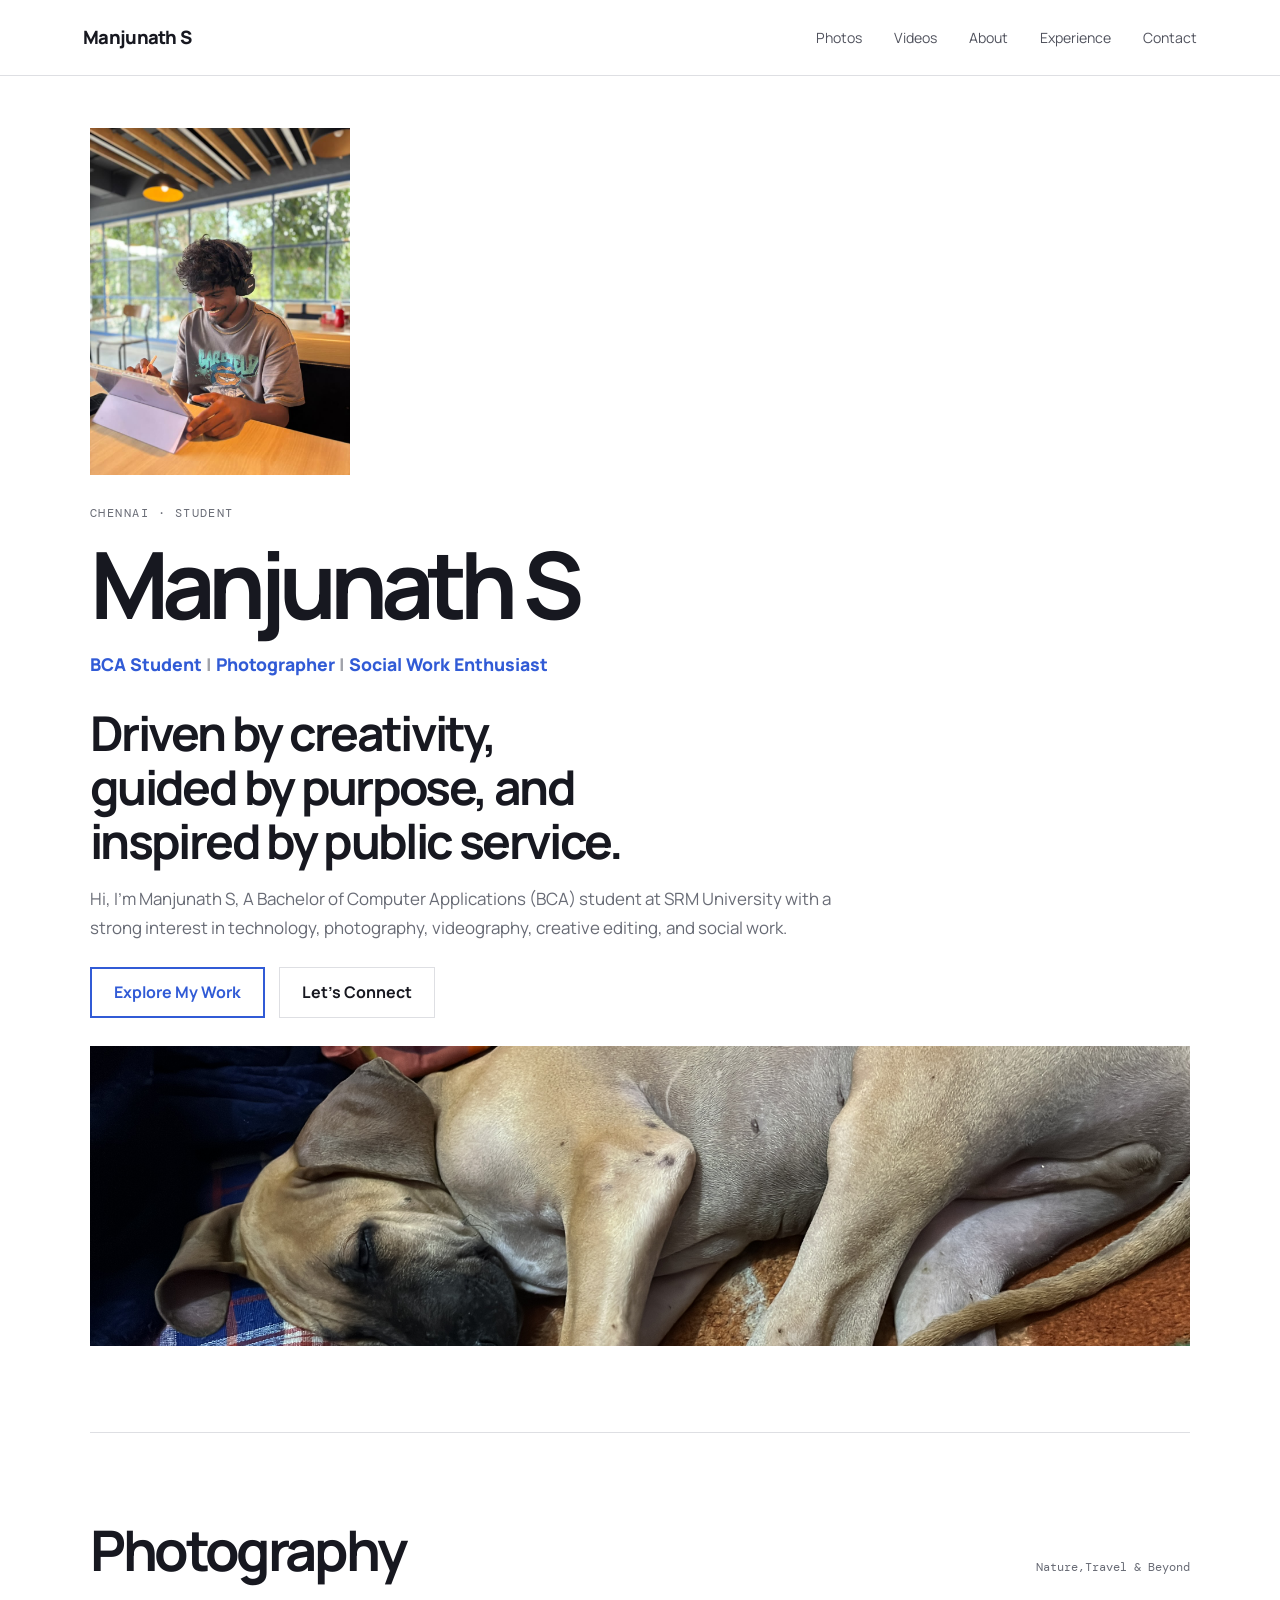
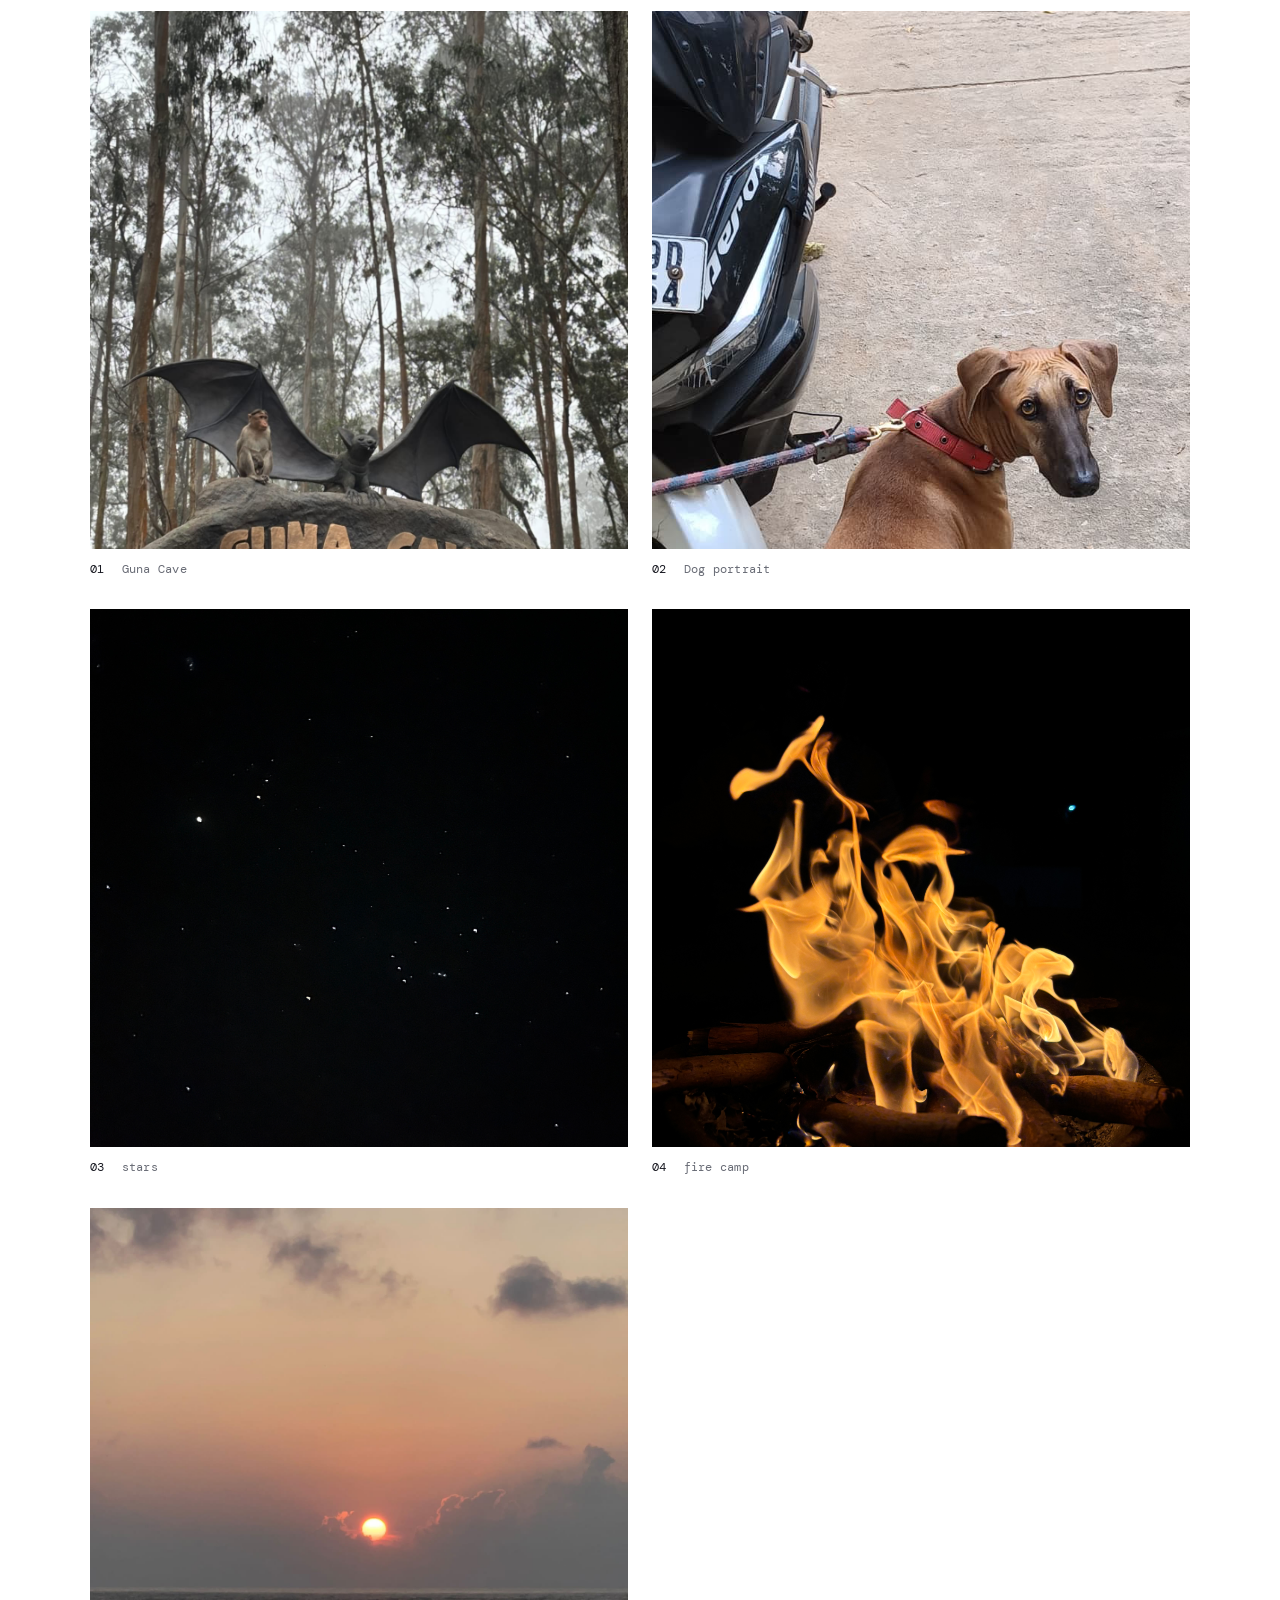
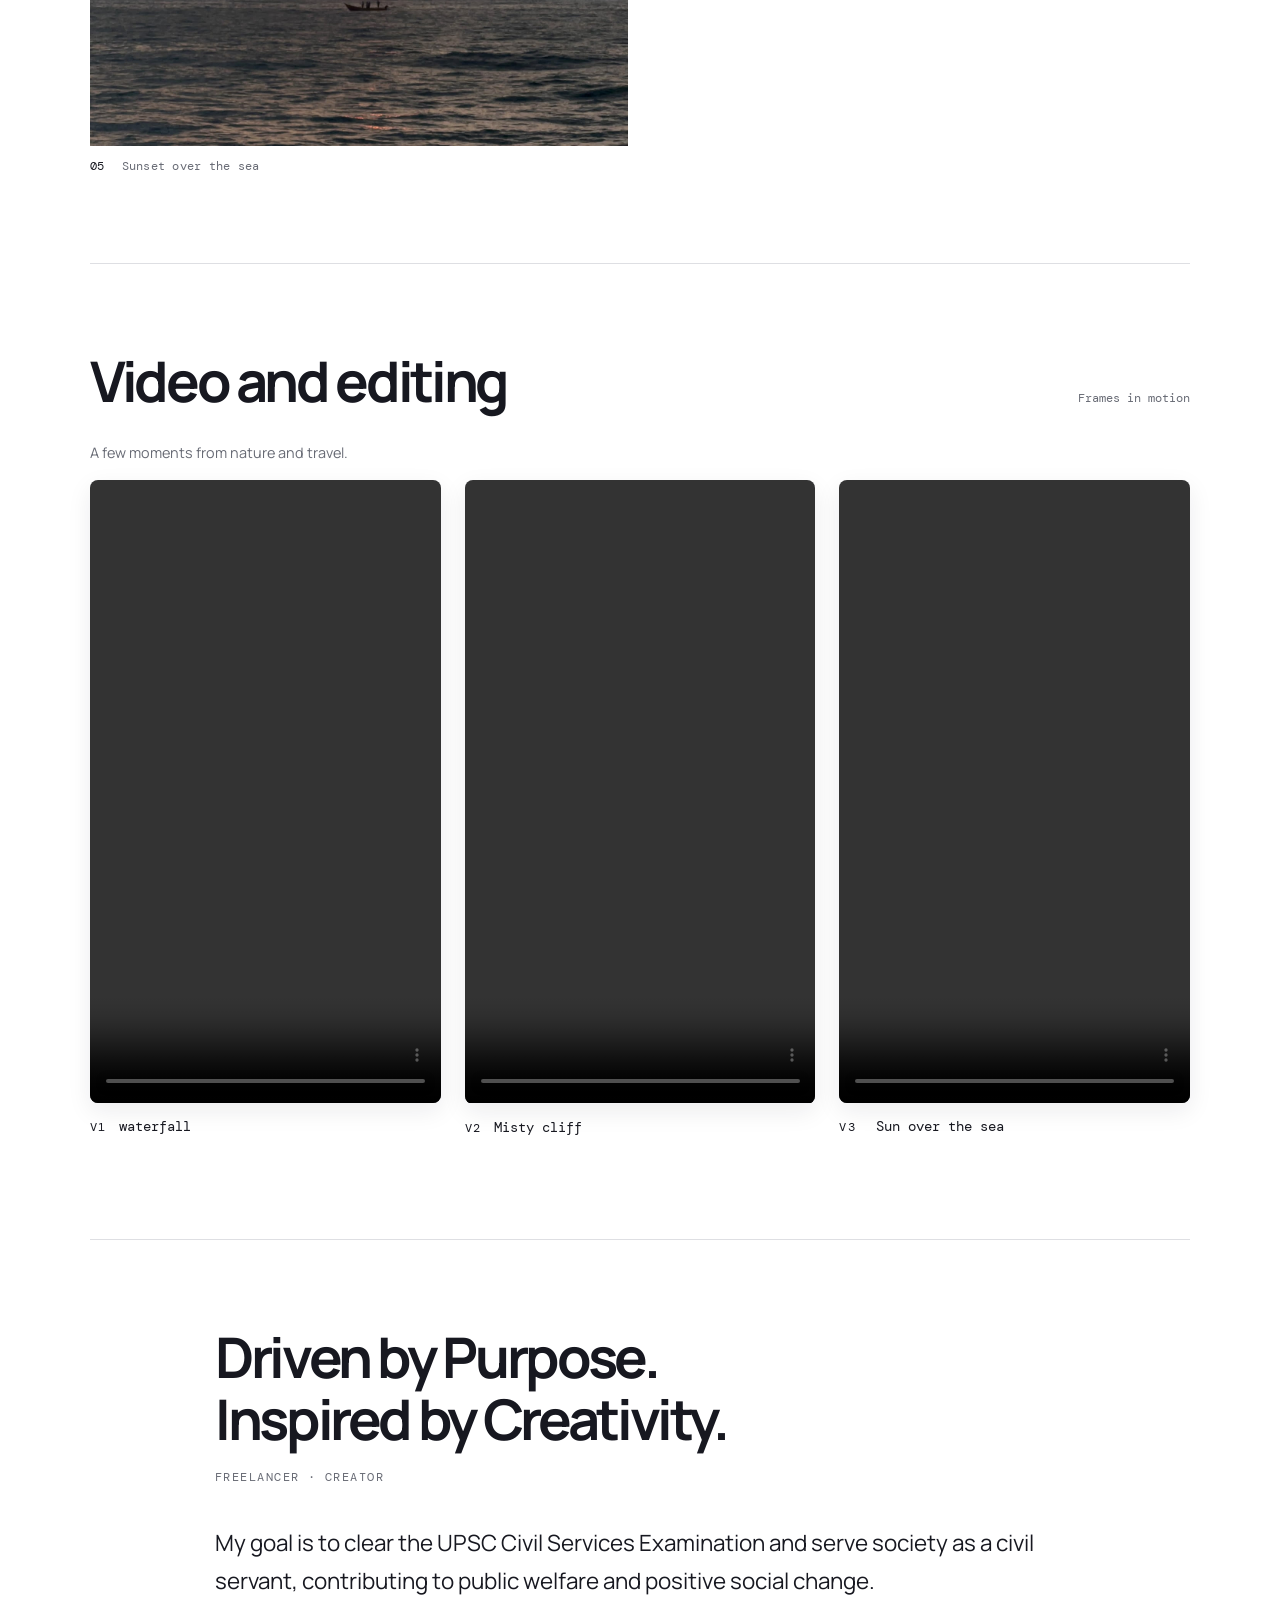
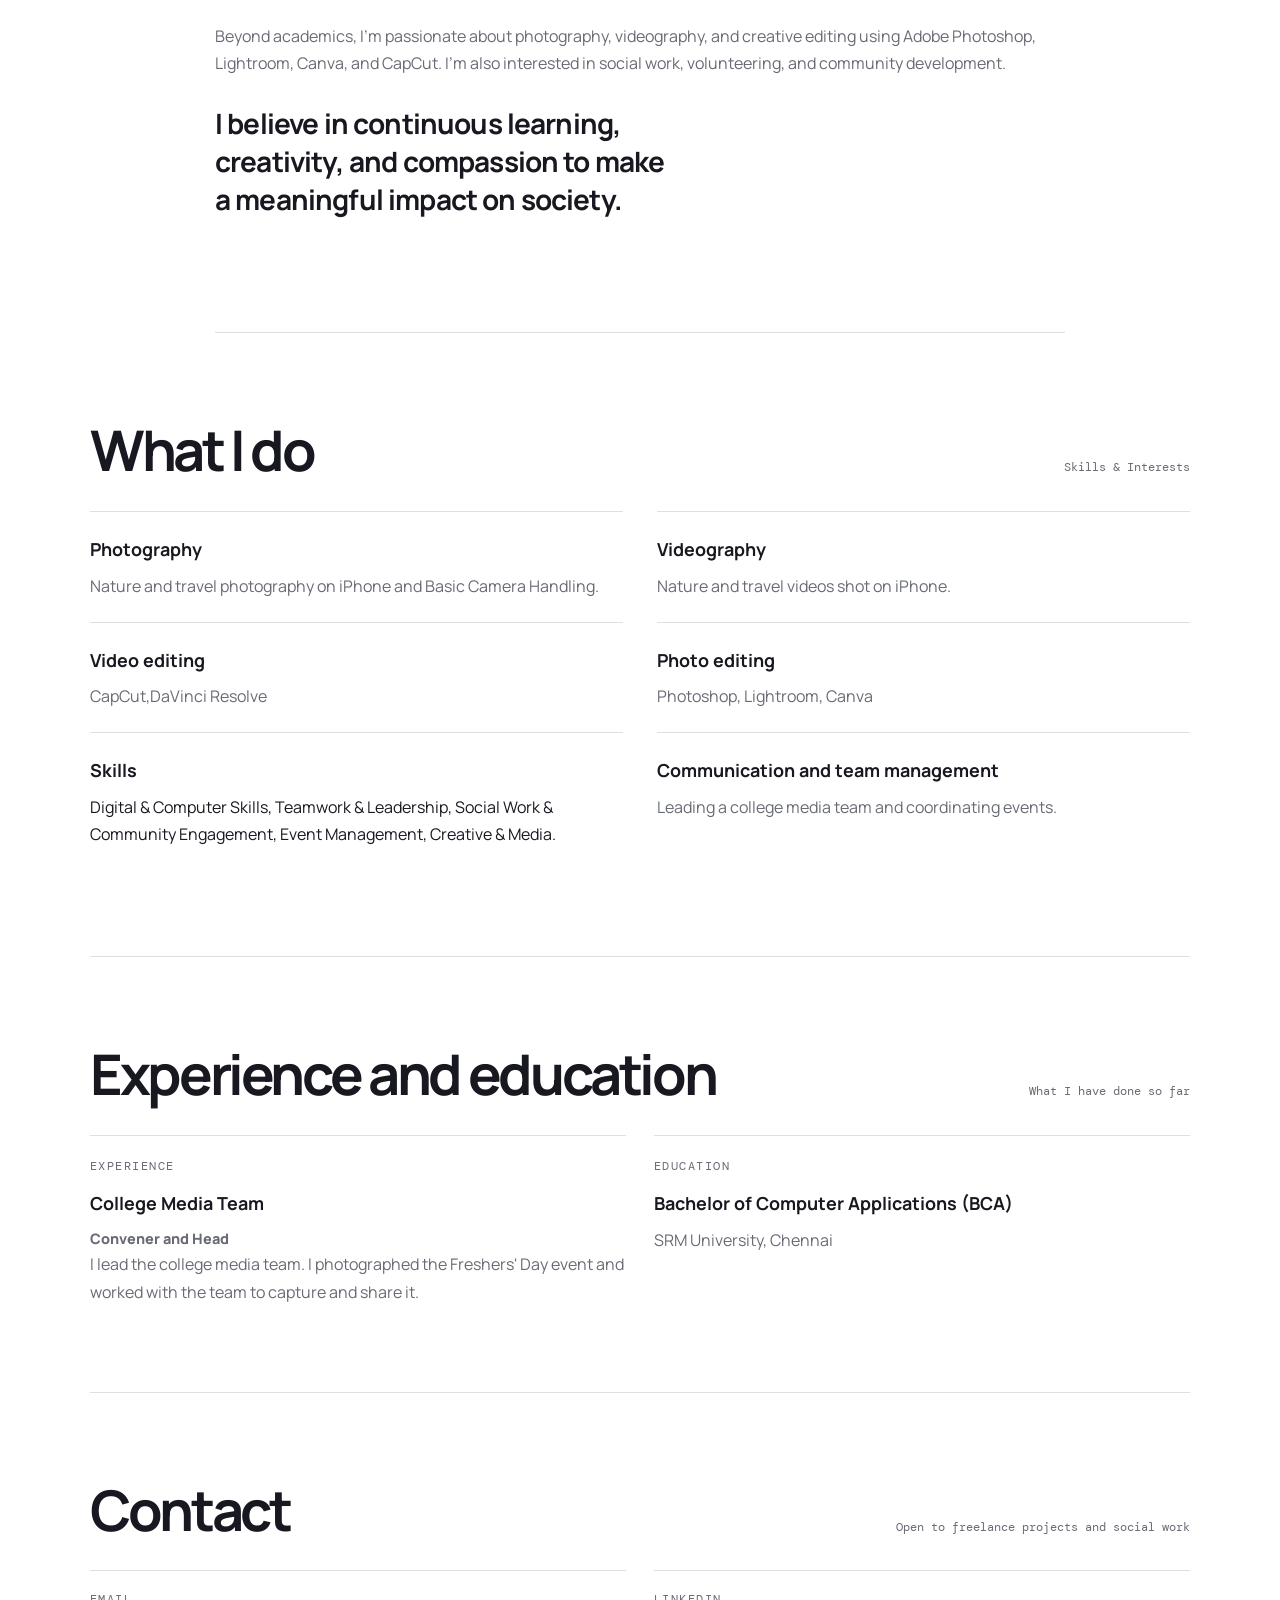
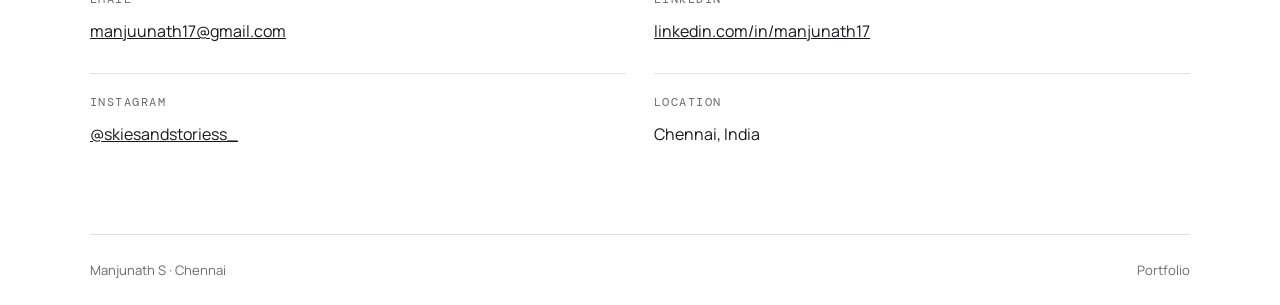
==== index.html @ d2367ccc "Update video sources and improve skill descriptions" ====
<!DOCTYPE html>
<html lang="en">
<head>
  <meta charset="UTF-8">
  <meta name="viewport" content="width=device-width, initial-scale=1.0">
  <meta name="description" content="Manjunath S — BCA student, photographer, videographer and photo/video editor based in Chennai.">
  <title>Manjunath S — Portfolio</title>
  <link rel="stylesheet" href="style.css">
</head>
<body>
  <header class="site-header">
    <a class="brand" href="#home">Manjunath S</a>
    <nav aria-label="Main navigation">
      <a href="#photography">Photos</a>
      <a href="#videos">Videos</a>
      <a href="#about">About</a>
      <a href="#experience">Experience</a>
      <a href="#contact">Contact</a>
    </nav>
  </header>

  <main>
    <section class="hero section" id="home">
      <div class="hero-photo-wrap">
        <img class="profile-photo" src="assets/image-6.png" alt="Portrait of Manjunath">
      </div>
      <p class="eyebrow">CHENNAI · student</p>
      <h1>Manjunath S</h1>
      <p class="role">BCA Student <span>|</span> Photographer <span>|</span> Social Work Enthusiast</p>
      <h2 class="hero-statement">Driven by creativity,<br>guided by purpose, and<br>inspired by public service.</h2>
      <p class="intro">Hi, I'm Manjunath S, A Bachelor of Computer Applications (BCA) student at SRM University with a strong interest in technology, photography, videography, creative editing, and social work.</p>
      <div class="hero-actions">
        <a class="button button-primary" href="#photography">Explore My Work</a>
        <a class="button" href="#contact">Let's Connect</a>
      </div>
      <img class="wide-banner" src="assets/image-34.png" alt="aarav ">
    </section>
    
    <section class="section" id="photography">
      <div class="section-heading">
        <h2>Photography</h2>
        <p> Nature,Travel & Beyond</p>
      </div>
      <div class="photo-grid">
        <figure><img src="assets/image-31.png" alt="Guna Cave"><figcaption><span>01</span> Guna Cave</figcaption></figure>
        <figure><img src="assets/image-32.png" alt="Dog portrait"><figcaption><span>02</span> Dog portrait</figcaption></figure>
        <figure><img src="assets/IMG-33.png" alt="Stars"><figcaption><span>03</span> stars</figcaption></figure>
        <figure><img src="assets/IMG-34.png" alt="fire camp"><figcaption><span>04</span> fire camp</figcaption></figure>
        <figure><img src="assets/image-14.png" alt="Sunset over the sea"><figcaption><span>05</span> Sunset over the sea</figcaption></figure>
      </div>
    </section>

    <section class="section" id="videos">
      <div class="section-heading">
        <h2>Video and editing</h2>
        <p>Frames in motion</p>
      </div>
      <p class="section-note">A few moments from nature and travel.</p>
      <div class="video-grid">
       <article class="video-card">
          <video class="portfolio-video" controls playsinline preload="metadata"><source src="assets/waterfall.mp4" type="video/mp4">Your browser does not support video playback.</video>
          <p><span>V1</span>waterfall</p>
        </article>
        <article class="video-card">
          <video class="portfolio-video" controls playsinline preload="metadata"><source src="assets/misty-cliff.mp4" type="video/mp4">Your browser does not support video playback.</video>
          <p><span>V2</span>Misty cliff </p>
        </article>
        <article class="video-card">
          <video class="portfolio-video" controls playsinline preload="metadata"><source src="assets/sunset-sea.mp4" type="video/mp4">Your browser does not support video playback.</video>
          <p><span>V3</span> Sun over the sea</p>
        </article>
      </div>
    </section>

    <section class="section about-section" id="about">
      <h2>Driven by Purpose.<br>Inspired by Creativity.</h2>
      <p class="eyebrow">freelancer · creator </p>
      <p class="about-lead">My goal is to clear the UPSC Civil Services Examination and serve society as a civil servant, contributing to public welfare and positive social change.</p>
      <p>Beyond academics, I'm passionate about photography, videography, and creative editing using Adobe Photoshop, Lightroom, Canva, and CapCut. I'm also interested in social work, volunteering, and community development.</p>
      <h3>I believe in continuous learning,<br>creativity, and compassion to make<br>a meaningful impact on society.</h3>
    </section>

    <section class="section" id="skills">
      <div class="section-heading"><h2>What I do</h2><p>Skills &amp; Interests</p></div>
      <div class="skills-grid">
        <article><h3>Photography</h3><p>Nature and travel photography on iPhone and Basic Camera Handling.</p></article>
        <article><h3>Videography</h3><p>Nature and travel videos shot on iPhone.</p></article>
        <article><h3>Video editing</h3><p>CapCut,DaVinci Resolve</p></article>
        <article><h3>Photo editing</h3><p>Photoshop, Lightroom, Canva</p></article>
        <article><h3>Skills</h3>Digital & Computer Skills, Teamwork & Leadership, Social Work & Community Engagement, Event Management, Creative & Media.<p></p></article>
        <article><h3>Communication and team management</h3><p>Leading a college media team and coordinating events.</p></article>
      </div>
    </section>

    <section class="section" id="experience">
      <div class="section-heading"><h2>Experience and education</h2><p>What I have done so far</p></div>
      <div class="timeline">
        <article><p class="eyebrow">EXPERIENCE</p><h3>College Media Team</h3><p class="role">Convener and Head</p><p>I lead the college media team. I photographed the Freshers' Day event and worked with the team to capture and share it.</p></article>
        <article><p class="eyebrow">EDUCATION</p><h3>Bachelor of Computer Applications (BCA)</h3><p>SRM University, Chennai</p></article>
      </div>
    </section>

    <section class="section contact-section" id="contact">
      <div class="section-heading"><h2>Contact</h2><p>Open to freelance projects and social work</p></div>
      <div class="contact-list">
        <div><p class="eyebrow">EMAIL</p><a href="mailto:manjuunath17@gmail.com">manjuunath17@gmail.com</a></div>
        <div><p class="eyebrow">LINKEDIN</p><a href="https://linkedin.com/in/manjunath17" target="_blank" rel="noreferrer">linkedin.com/in/manjunath17</a></div>
        <div><p class="eyebrow">INSTAGRAM</p><a href="https://instagram.com/skiesandstoriess_" target="_blank" rel="noreferrer">@skiesandstoriess_</a></div>
        <div><p class="eyebrow">LOCATION</p><p>Chennai, India</p></div>
      </div>
    </section>
  </main>

  <footer><span>Manjunath S · Chennai</span><span>Portfolio</span></footer>
</body>
</html>
---- style.css ----
@import url('https://fonts.googleapis.com/css2?family=DM+Mono:wght@400;500&family=Manrope:wght@400;500;600;700;800&display=swap');

:root {
  --ink: #171820;
  --muted: #686b75;
  --line: #dedfe3;
  --blue: #315bd6;
  --paper: #fff;
  --soft: #f5f5f7;
}
* { box-sizing: border-box; }
html { scroll-behavior: smooth; scroll-padding-top: 90px; }
body {
  margin: 0;
  background: var(--paper);
  color: var(--ink);
  font-family: "Manrope", Arial, sans-serif;
  line-height: 1.7;
}
a { color: inherit; }
.site-header {
  position: sticky; top: 0; z-index: 10;
  display: flex; align-items: center; justify-content: space-between;
  gap: 24px; padding: 22px max(6.5vw, 24px);
  background: rgba(255,255,255,.94); backdrop-filter: blur(12px);
  border-bottom: 1px solid var(--line);
}
.brand { text-decoration: none; font-size: 1.15rem; font-weight: 800; letter-spacing: -.04em; white-space: nowrap; }
nav { display: flex; gap: clamp(12px, 2.5vw, 32px); flex-wrap: wrap; justify-content: flex-end; }
nav a { text-decoration: none; color: #50525d; font-size: .88rem; }
nav a:hover, .contact-list a:hover { color: var(--blue); }
.section { width: min(1100px, 87%); margin: 0 auto; padding: 86px 0; border-bottom: 1px solid var(--line); }
.hero { padding-top: 52px; }
.hero-photo-wrap { width: 260px; max-width: 100%; margin-bottom: 28px; }
.profile-photo { display: block; width: 100%; aspect-ratio: 3 / 4; object-fit: cover; }
.eyebrow, .section-heading p, figcaption, .video-card > p span {
  font-family: "DM Mono", monospace; font-size: .76rem; letter-spacing: .12em;
  color: var(--muted); text-transform: uppercase;
}
.hero .eyebrow { margin: 0 0 12px; }
h1 { margin: 0 0 12px; font-size: clamp(3rem, 8vw, 5.8rem); letter-spacing: -.075em; line-height: 1.04; }
.role { color: var(--blue); font-weight: 800; font-size: clamp(.95rem, 2vw, 1.1rem); }
.role span { color: #a0a2aa; }
.hero-statement { margin: 26px 0 16px; font-size: clamp(1.8rem, 4.3vw, 3rem); line-height: 1.13; letter-spacing: -.055em; }
.intro { max-width: 790px; color: var(--muted); font-size: 1.06rem; }
.hero-actions { display: flex; gap: 14px; flex-wrap: wrap; margin: 24px 0 28px; }
.button { display: inline-flex; justify-content: center; align-items: center; min-height: 48px; padding: 10px 22px; border: 1px solid var(--line); text-decoration: none; font-weight: 700; }
.button-primary { border: 2px solid var(--blue); color: var(--blue); }
.button:hover { background: var(--ink); color: white; border-color: var(--ink); }
.wide-banner { width: 100%; max-height: 300px; object-fit: cover; display: block; }
.section-heading { display: flex; justify-content: space-between; align-items: baseline; gap: 20px; margin-bottom: 30px; }
.section-heading h2, .about-section h2 { font-size: clamp(2.2rem, 5vw, 3.5rem); line-height: 1.1; letter-spacing: -.06em; margin: 0; }
.section-heading p { margin: 0; text-transform: none; letter-spacing: 0; text-align: right; }
.photo-grid { display: grid; grid-template-columns: repeat(2, minmax(0, 1fr)); gap: 30px 24px; }
figure { margin: 0; min-width: 0; }
figure img { display: block; width: 100%; aspect-ratio: 1 / 1; object-fit: cover; background: var(--soft); }
figcaption { padding-top: 10px; letter-spacing: .02em; text-transform: none; }
figcaption span { color: var(--ink); margin-right: 10px; }
.section-note { color: var(--muted); font-size: .9rem; }
.video-grid { display: grid; grid-template-columns: repeat(3, minmax(0, 1fr)); gap: 22px; }
.video-placeholder { min-height: 260px; display: flex; flex-direction: column; align-items: center; justify-content: center; gap: 12px; background: #f3f3f5; color: var(--muted); text-align: center; padding: 20px; font-size: .82rem; }
.play-icon { display: grid; place-items: center; width: 52px; height: 52px; border-radius: 50%; color: white; background: var(--ink); padding-left: 4px; }
.video-card > p { font-family: "DM Mono", monospace; font-size: .86rem; }
.video-card > p span { color: var(--ink); margin-right: 12px; }
.about-section { max-width: 850px; }
.about-section .eyebrow { margin-top: 18px; }
.about-section p:not(.eyebrow) { color: var(--muted); }
.about-section .about-lead { font-size: clamp(1.1rem, 2.5vw, 1.4rem); color: var(--ink) !important; margin-top: 36px; }
.about-section h3 { font-size: clamp(1.25rem, 2.7vw, 1.75rem); line-height: 1.35; letter-spacing: -.03em; }
.skills-grid { display: grid; grid-template-columns: repeat(2, minmax(0, 1fr)); gap: 0 34px; }
.skills-grid article { border-top: 1px solid var(--line); padding: 22px 0; }
.skills-grid h3, .timeline h3 { margin: 0 0 8px; font-size: 1.12rem; }
.skills-grid p, .timeline p:not(.eyebrow) { color: var(--muted); margin: 0; }
.timeline { display: grid; grid-template-columns: repeat(2, minmax(0, 1fr)); gap: 28px; }
.timeline article { border-top: 1px solid var(--line); padding-top: 20px; }
.timeline .eyebrow { margin: 0 0 12px; }
.timeline .role { margin: 0 0 10px; font-size: .9rem; }
.contact-list { display: grid; grid-template-columns: repeat(2, minmax(0, 1fr)); gap: 28px; }
.contact-list > div { border-top: 1px solid var(--line); padding-top: 18px; min-width: 0; }
.contact-list .eyebrow { margin: 0 0 8px; }
.contact-list a, .contact-list p:not(.eyebrow) { overflow-wrap: anywhere; margin: 0; }
footer { width: min(1100px, 87%); margin: auto; padding: 24px 0; display: flex; justify-content: space-between; gap: 16px; font-size: .82rem; color: var(--muted); }
@media (max-width: 700px) {
  .site-header { align-items: flex-start; flex-direction: column; padding: 16px 6.5%; gap: 10px; }
  nav { justify-content: flex-start; gap: 10px 18px; }
  nav a { font-size: .82rem; }
  .section { padding: 58px 0; }
  .hero { padding-top: 32px; }
  .section-heading { align-items: flex-start; flex-direction: column; gap: 8px; }
  .section-heading p { text-align: left; }
  .photo-grid { gap: 20px 14px; }
  .video-grid, .skills-grid, .timeline, .contact-list { grid-template-columns: 1fr; }
  .video-placeholder { min-height: 220px; }
  footer { flex-direction: column; gap: 4px; }
}


/* Final video gallery styling */
.video-grid {
  display: grid;
  grid-template-columns: repeat(3, minmax(0, 1fr));
  gap: 24px;
  align-items: start;
}
.portfolio-video {
  display: block;
  width: 100%;
  aspect-ratio: 9 / 16;
  object-fit: cover;
  border-radius: 8px;
  background: #f3f3f5;
  box-shadow: 0 8px 24px rgba(20, 22, 35, 0.08);
}
.video-card > p {
  margin-top: 12px;
  font-family: "DM Mono", monospace;
  font-size: 14px;
}
@media (max-width: 700px) {
  .video-grid { grid-template-columns: 1fr; }
  .portfolio-video { max-width: 380px; }
}
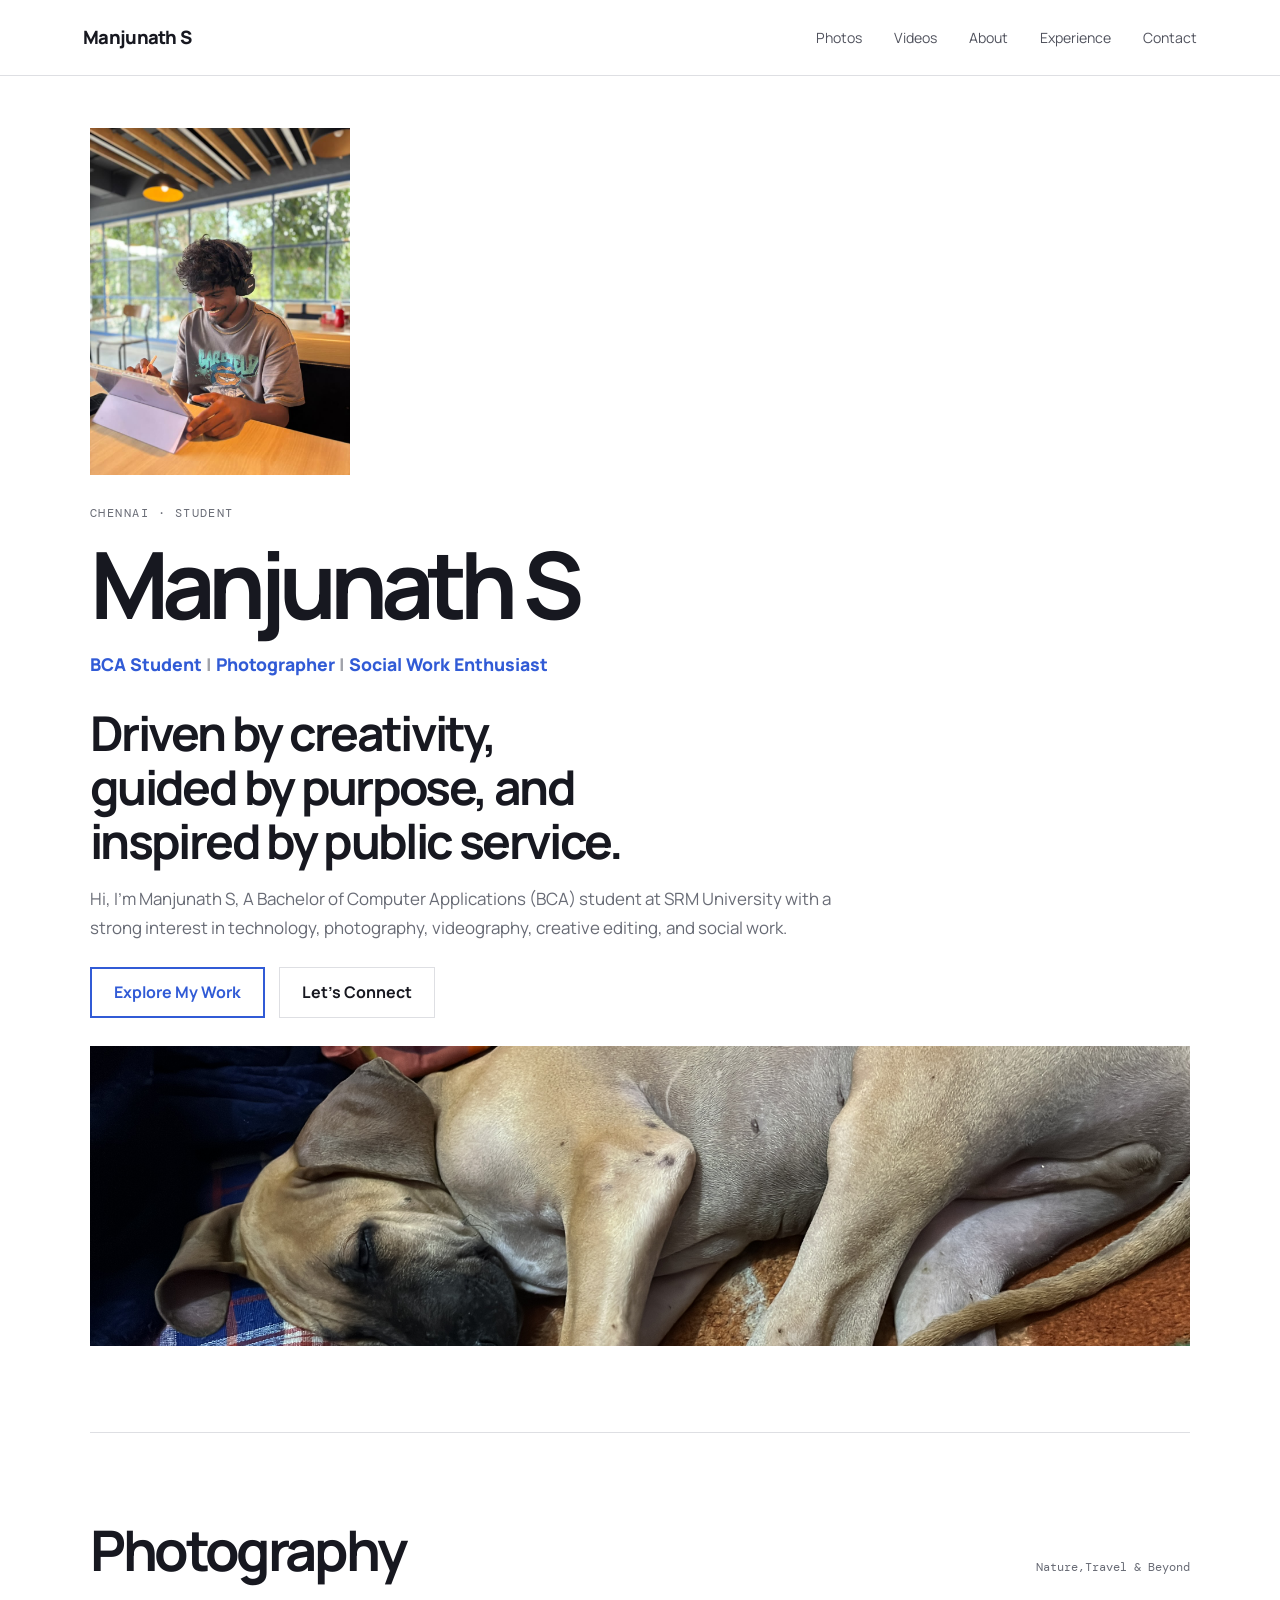
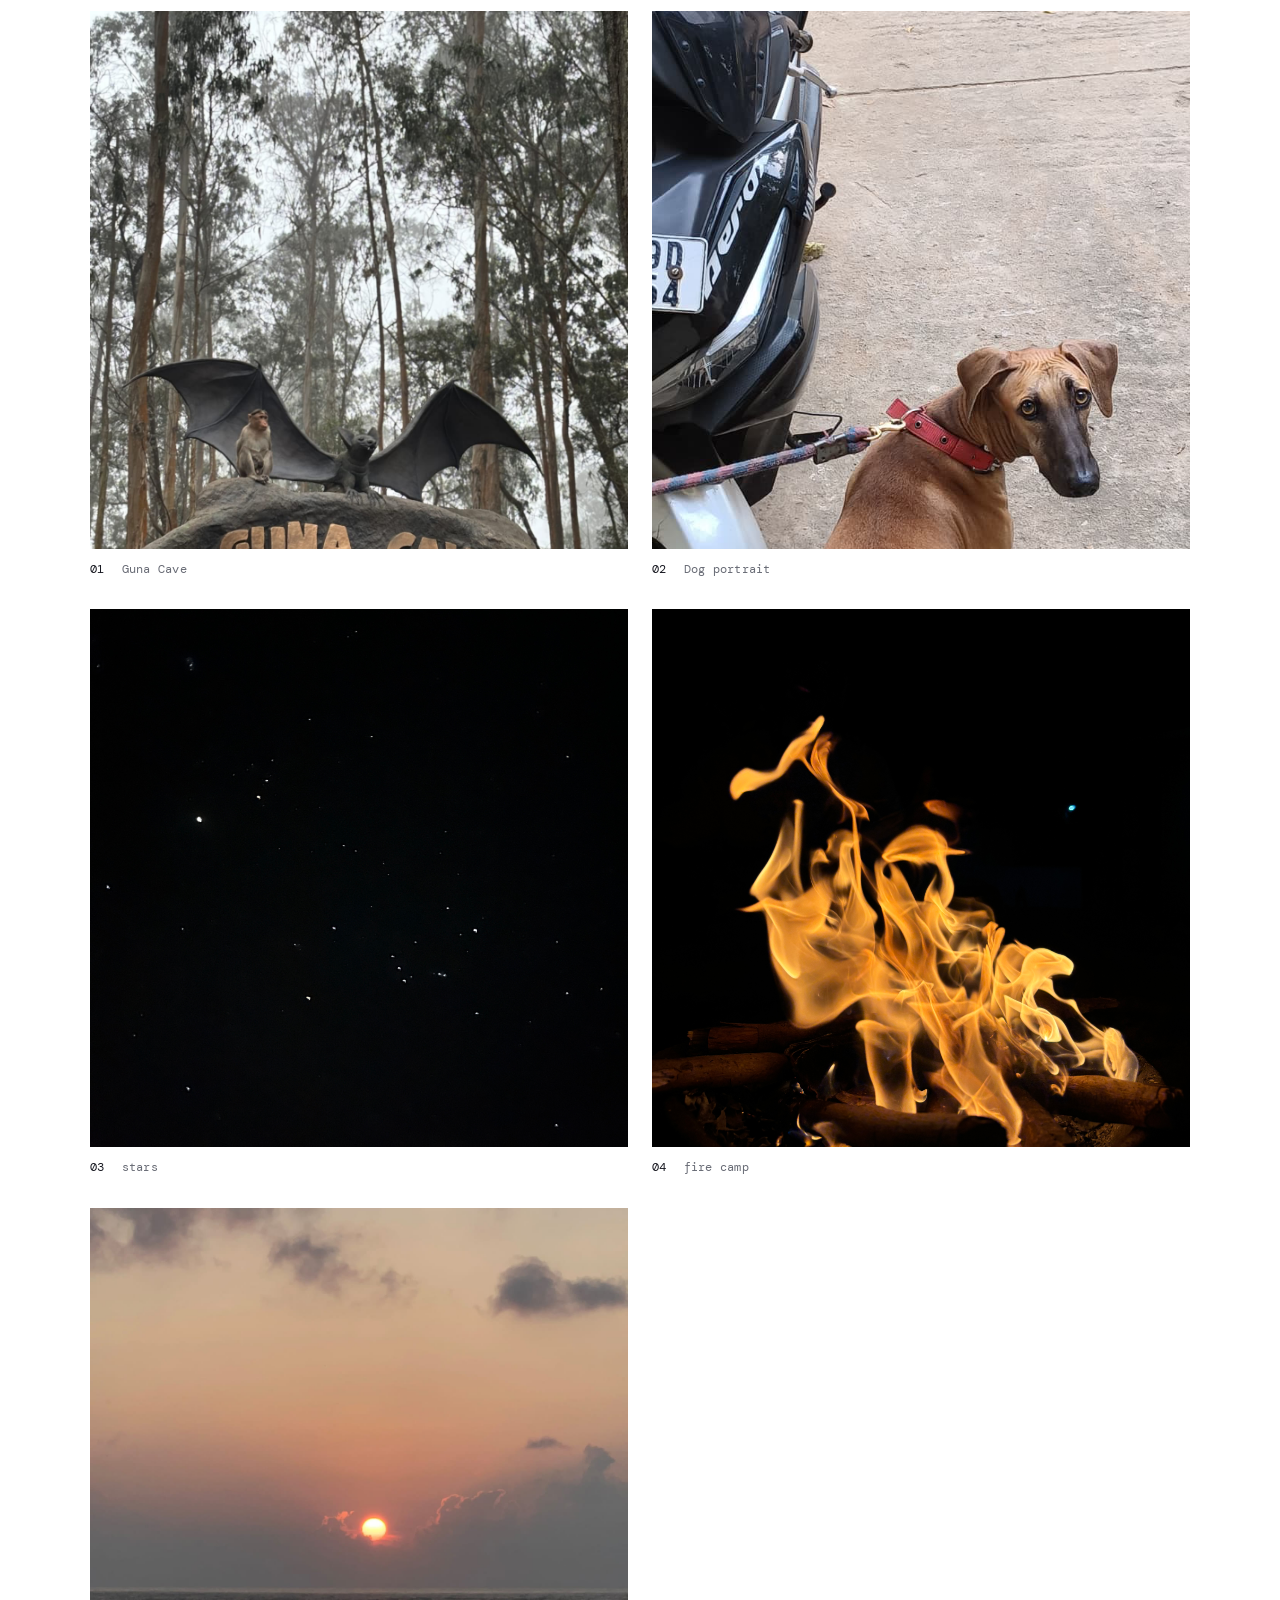
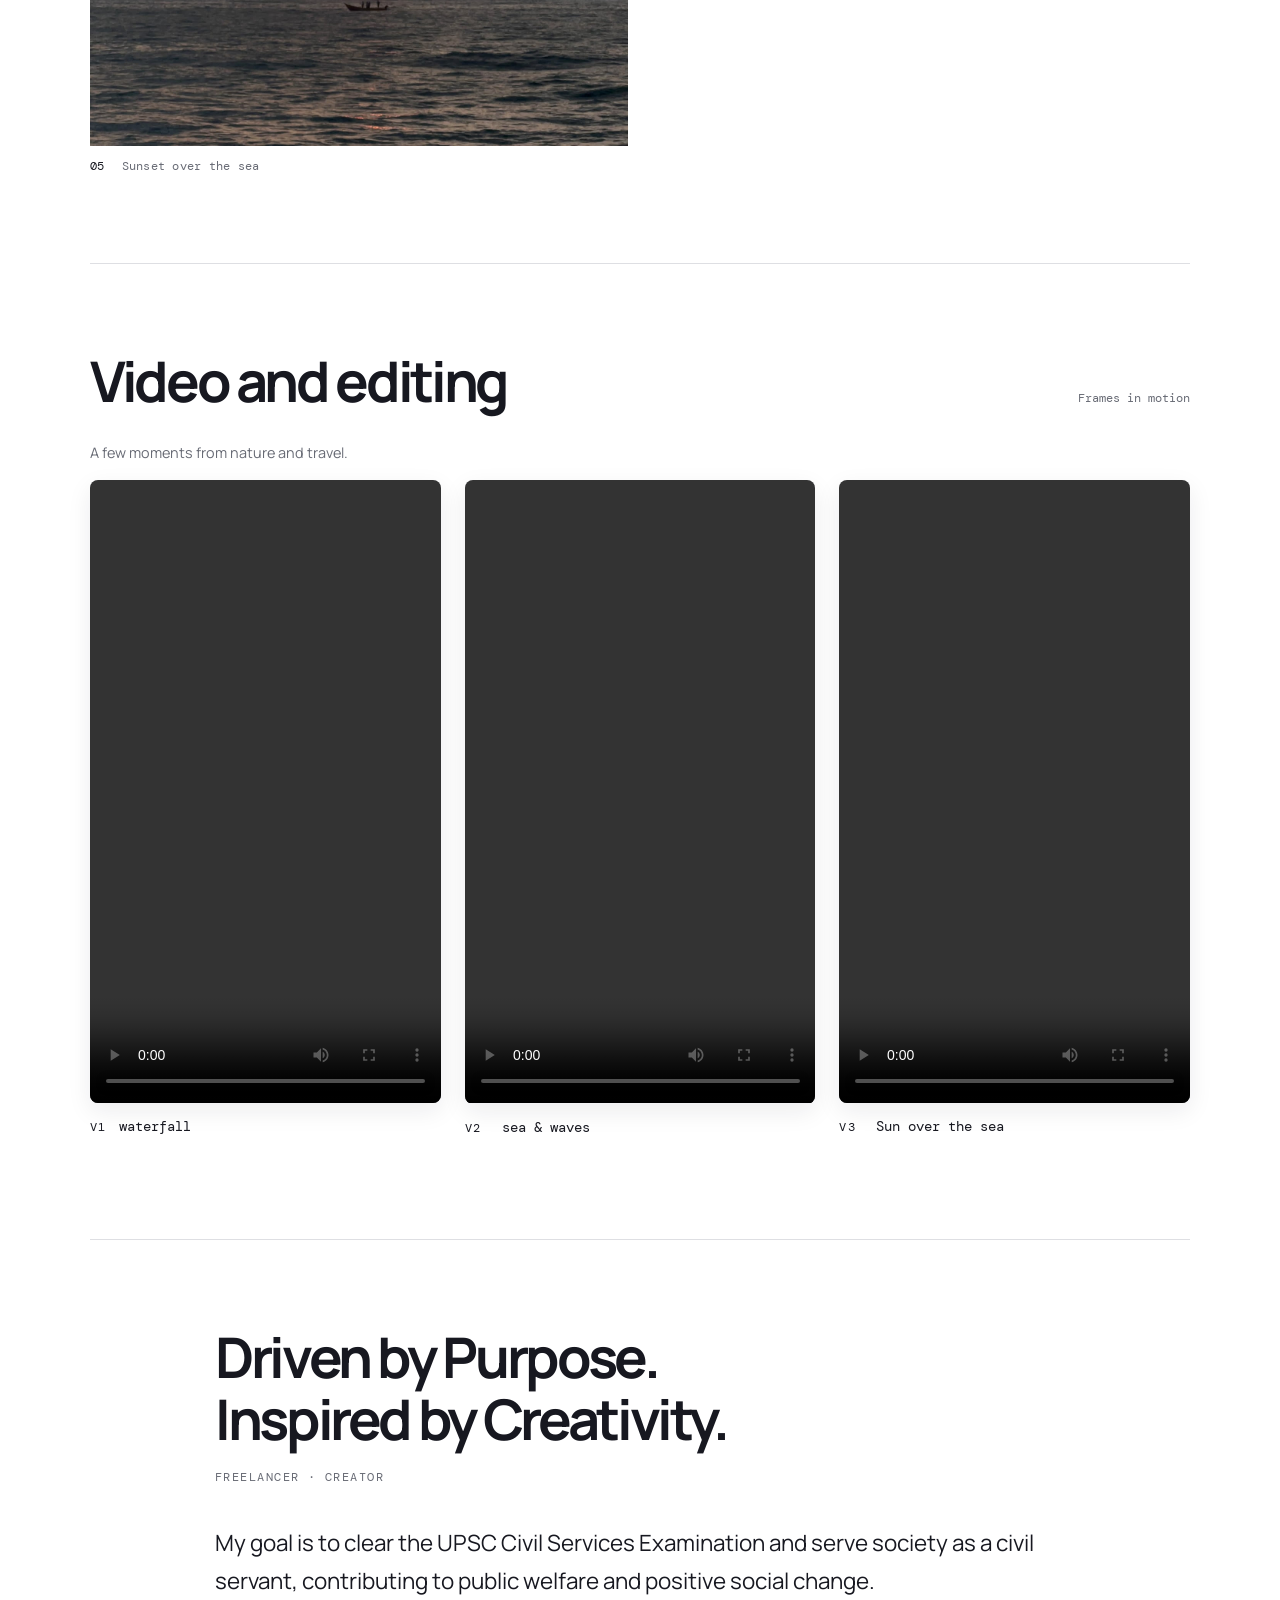
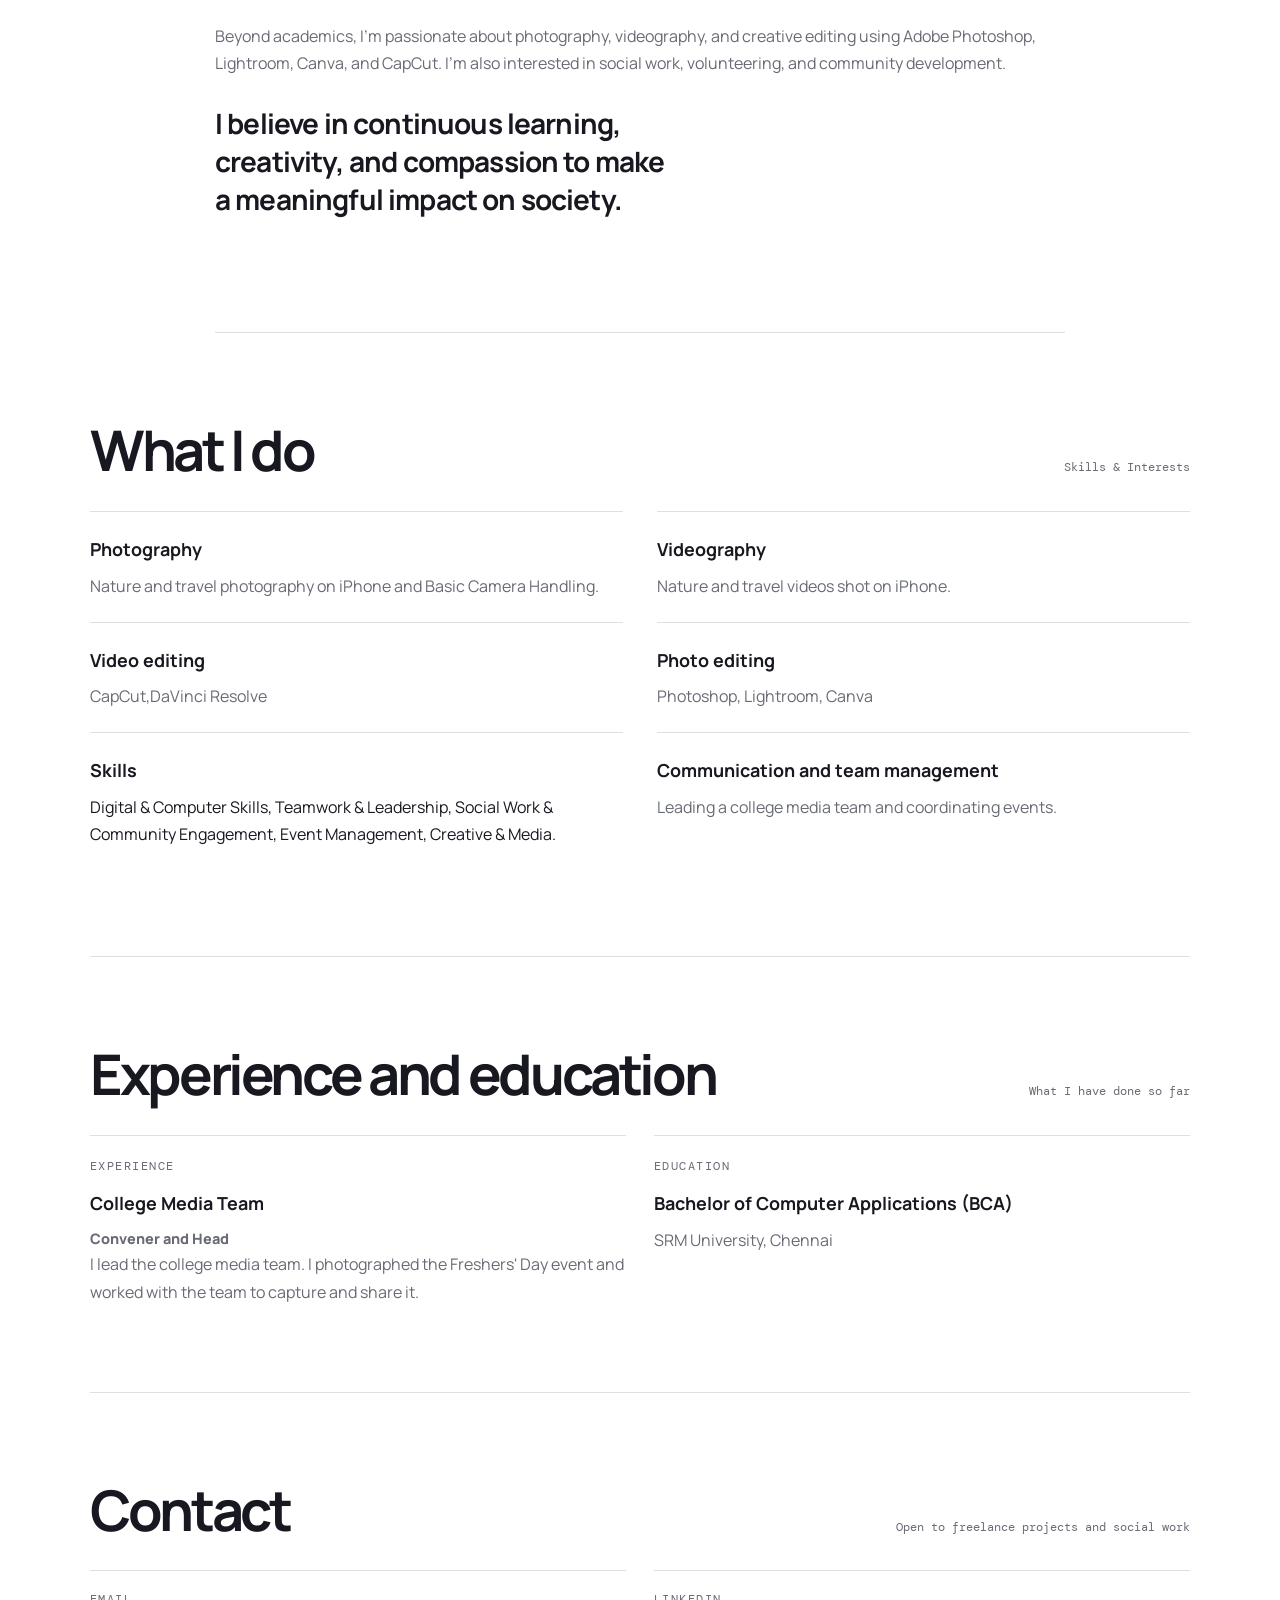
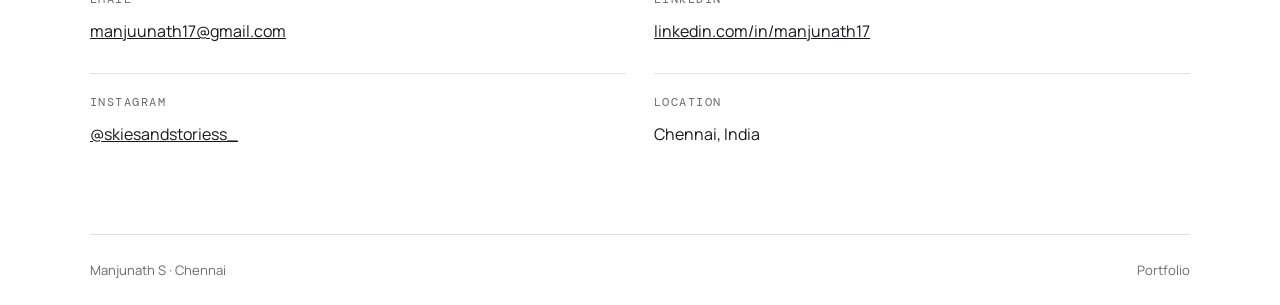
==== commit 9b700f4b: "Update video source and description for V2" ====
--- a/index.html
+++ b/index.html
@@ -62,8 +62,8 @@
           <p><span>V1</span>waterfall</p>
         </article>
         <article class="video-card">
-          <video class="portfolio-video" controls playsinline preload="metadata"><source src="assets/misty-cliff.mp4" type="video/mp4">Your browser does not support video playback.</video>
-          <p><span>V2</span>Misty cliff </p>
+          <video class="portfolio-video" controls playsinline preload="metadata"><source src="assets/ sea & waves" type="video/mp4">Your browser does not support video playback.</video>
+          <p><span>V2</span> sea & waves</p>
         </article>
         <article class="video-card">
           <video class="portfolio-video" controls playsinline preload="metadata"><source src="assets/sunset-sea.mp4" type="video/mp4">Your browser does not support video playback.</video>
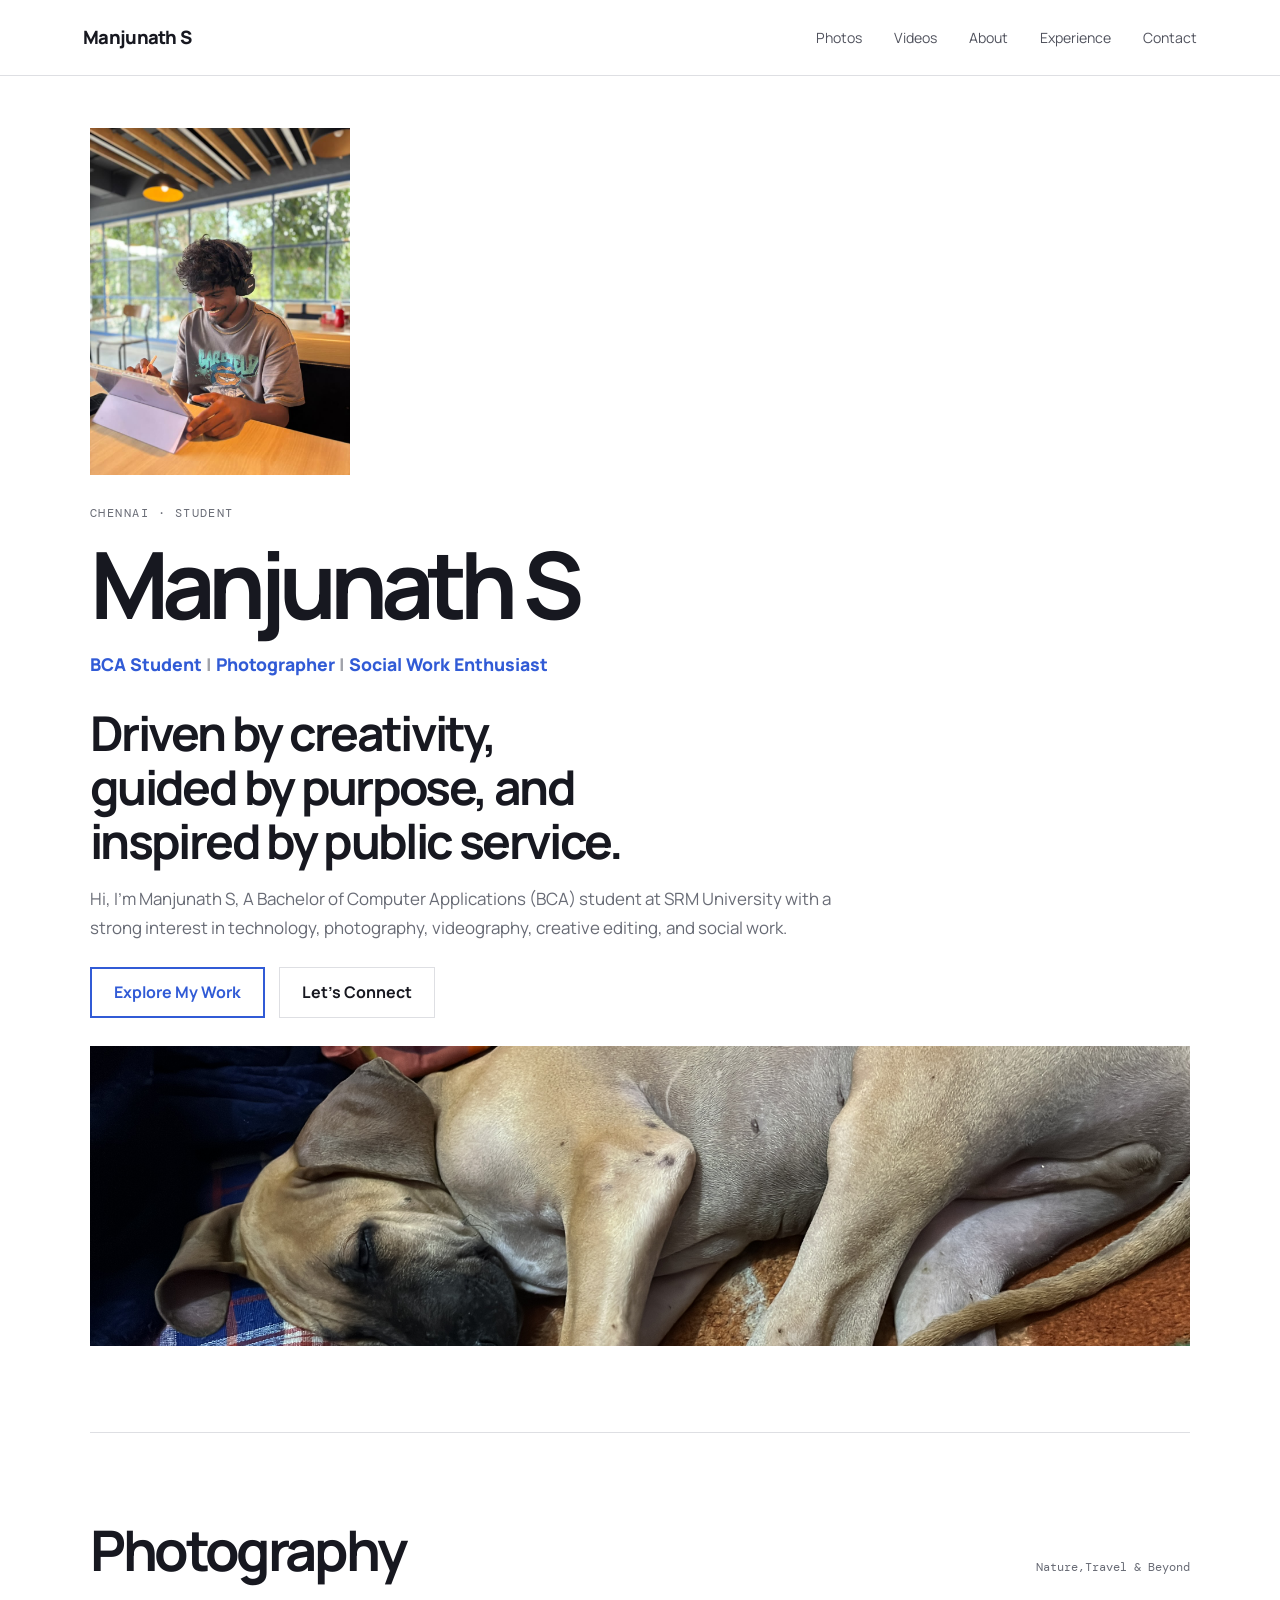
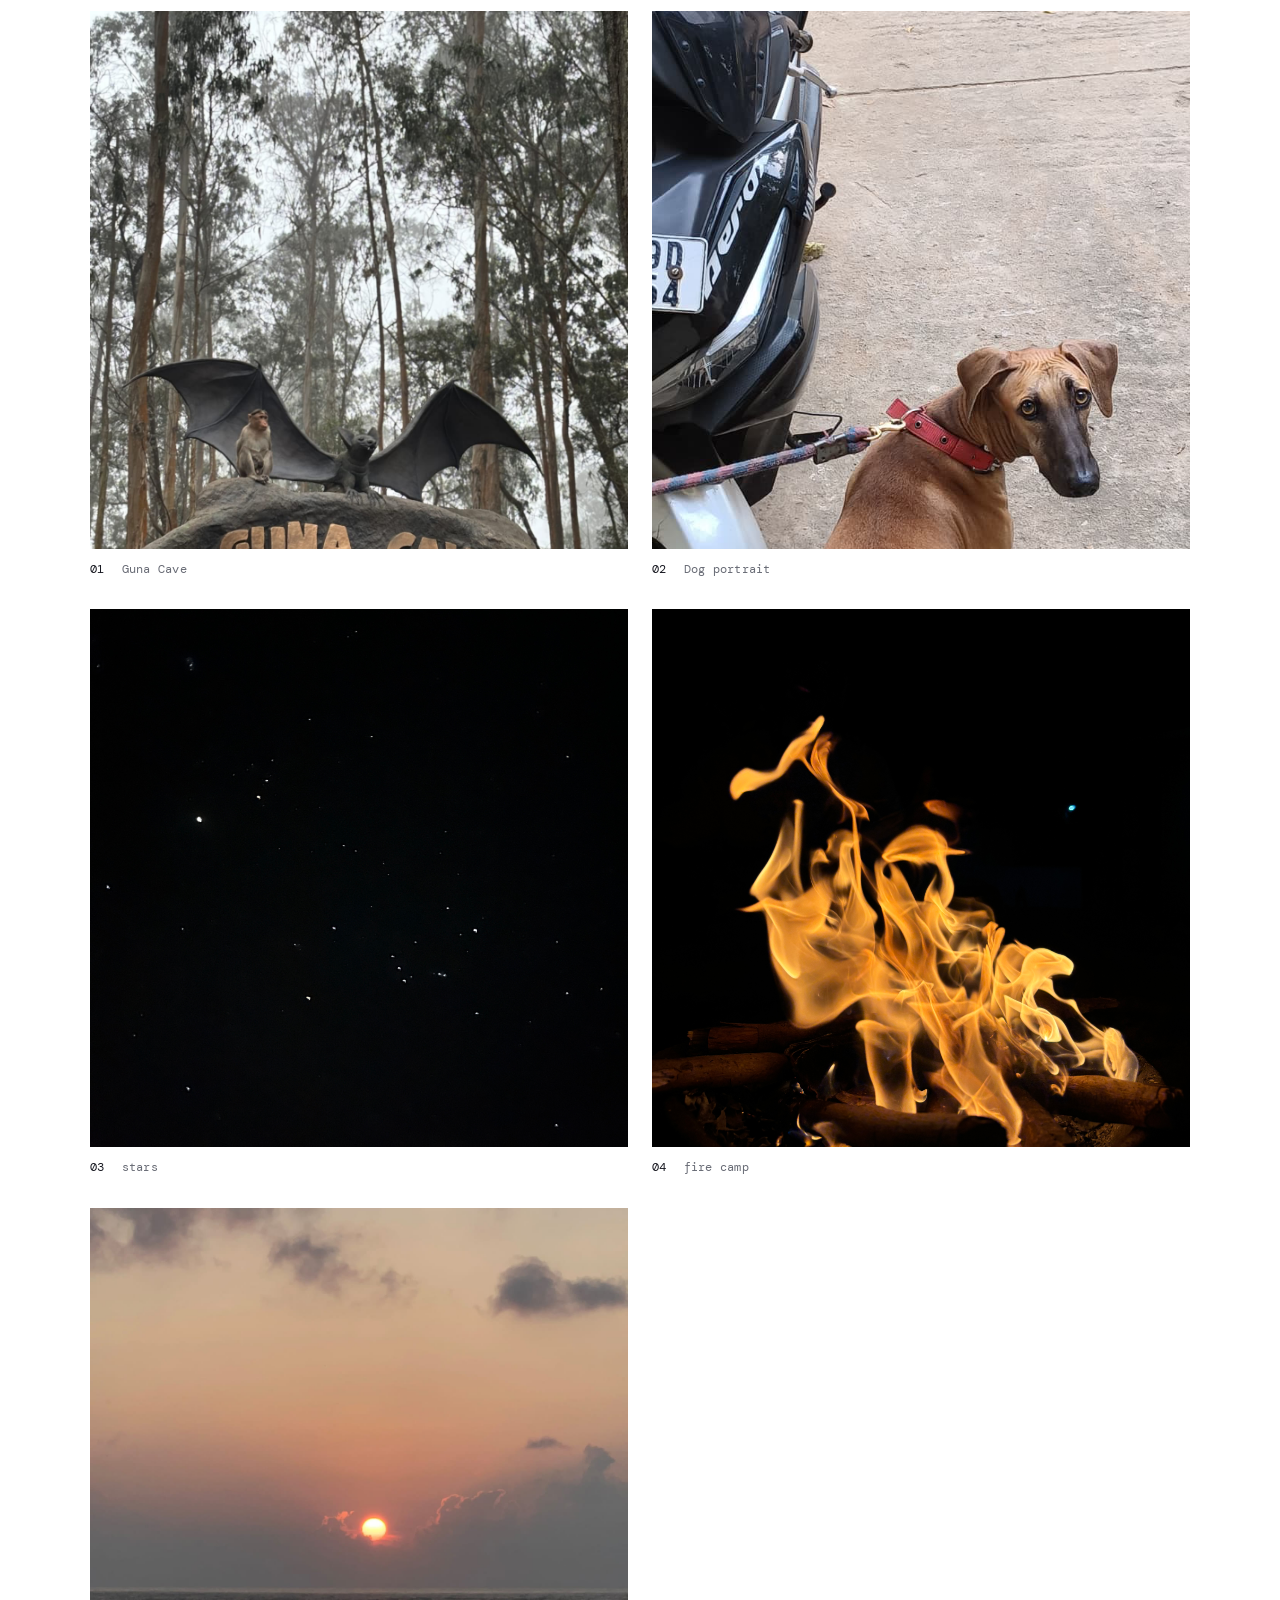
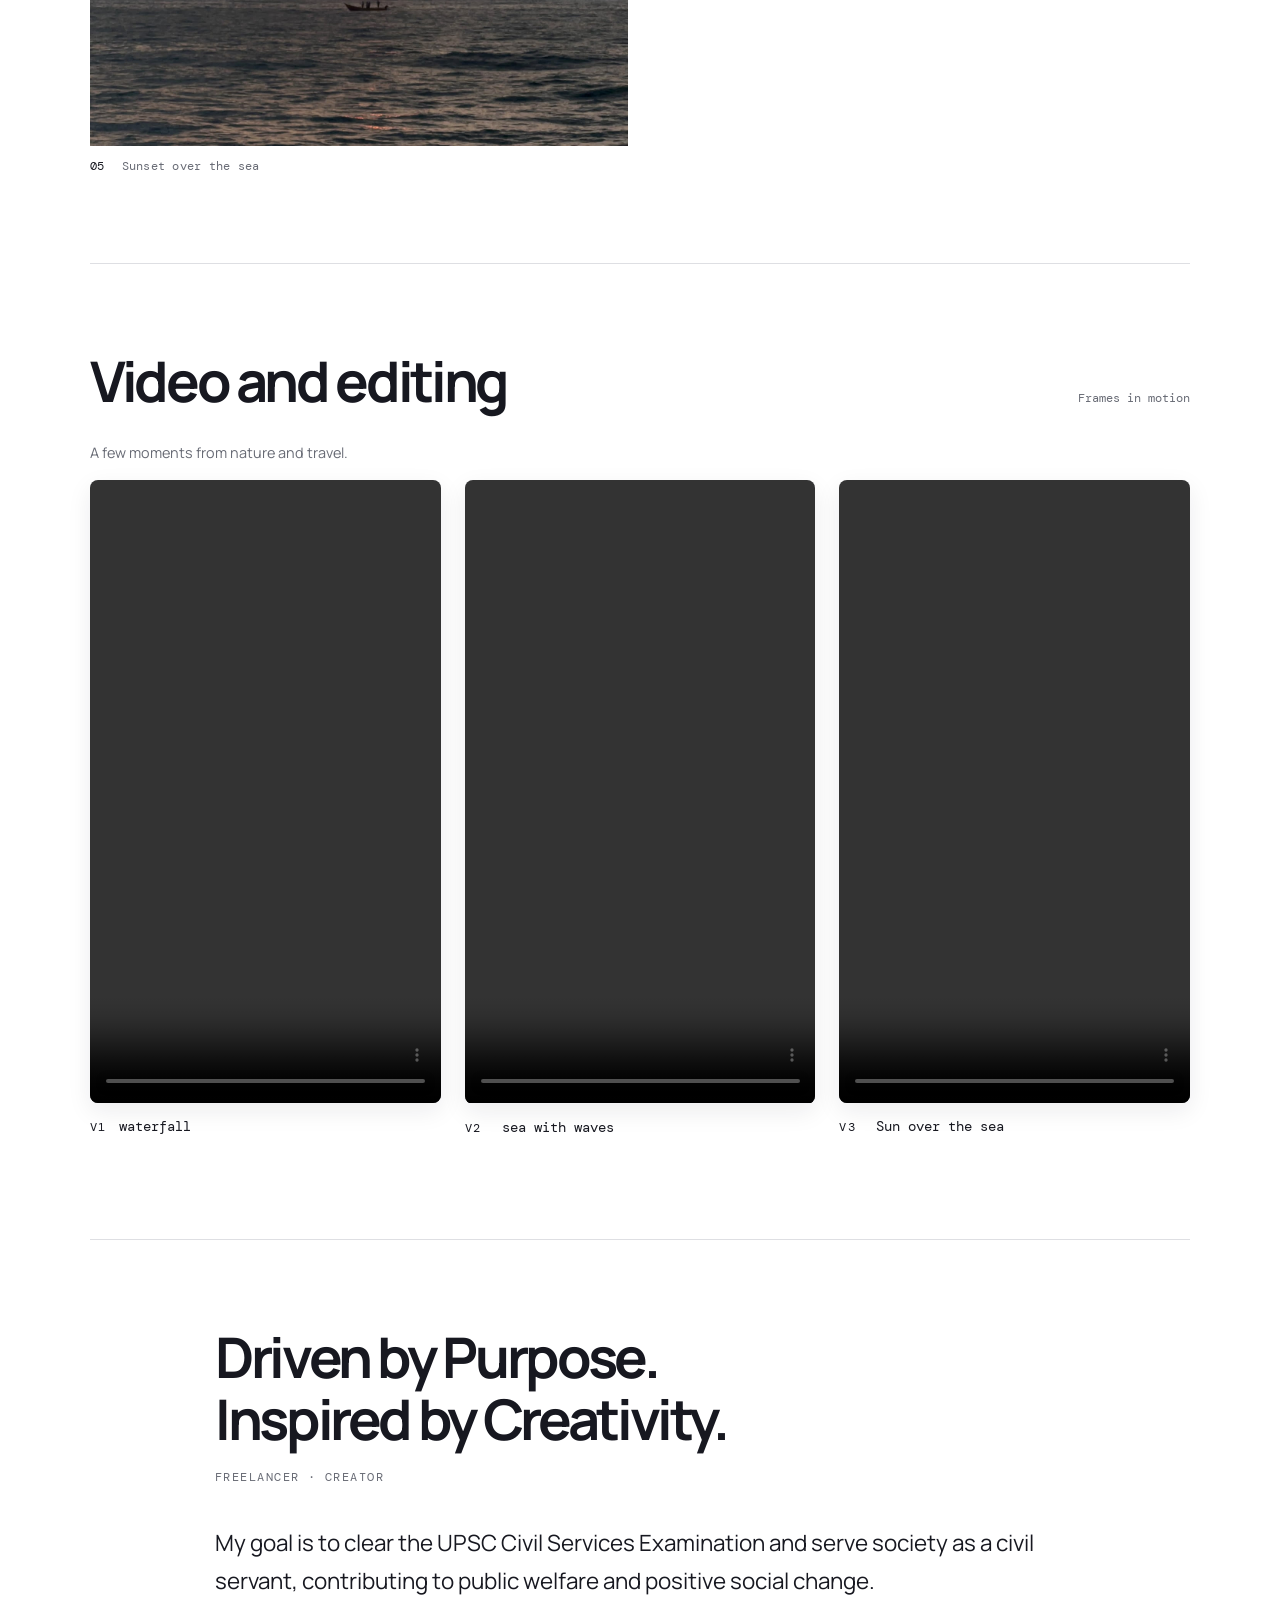
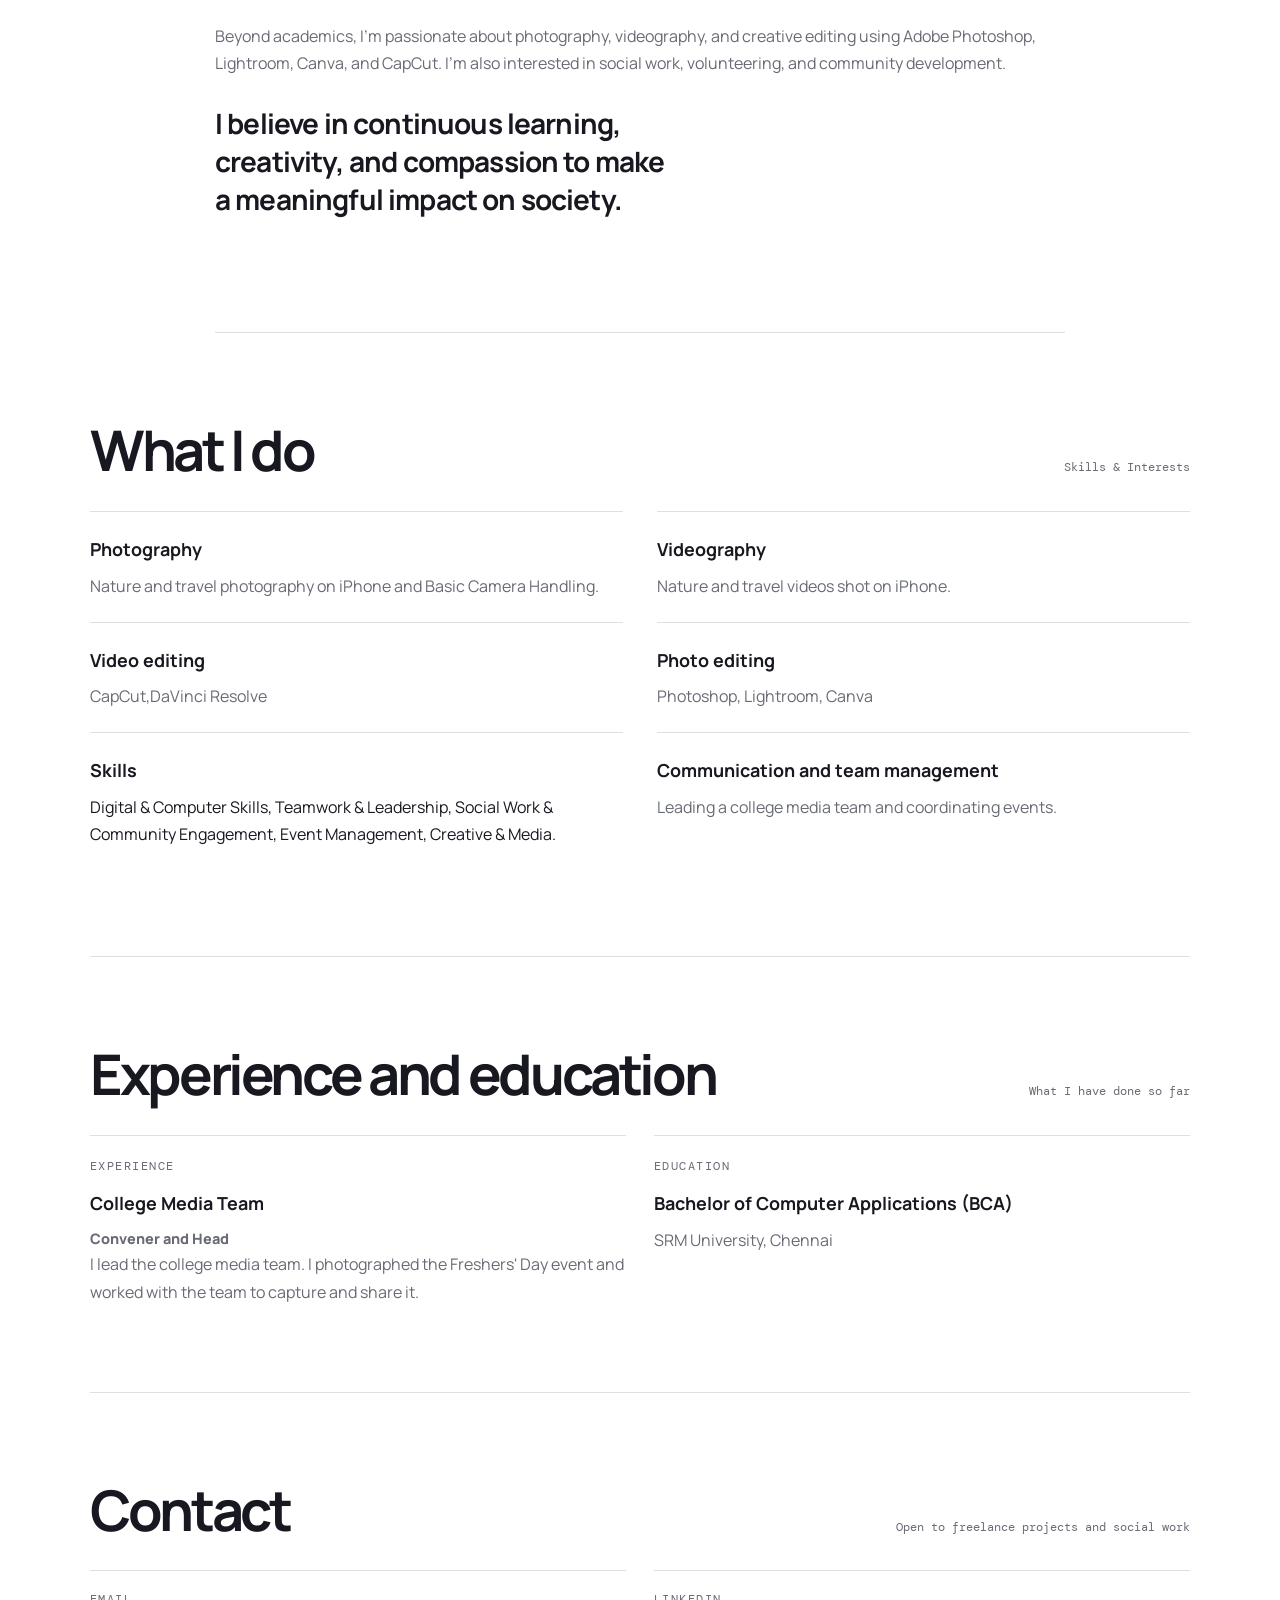
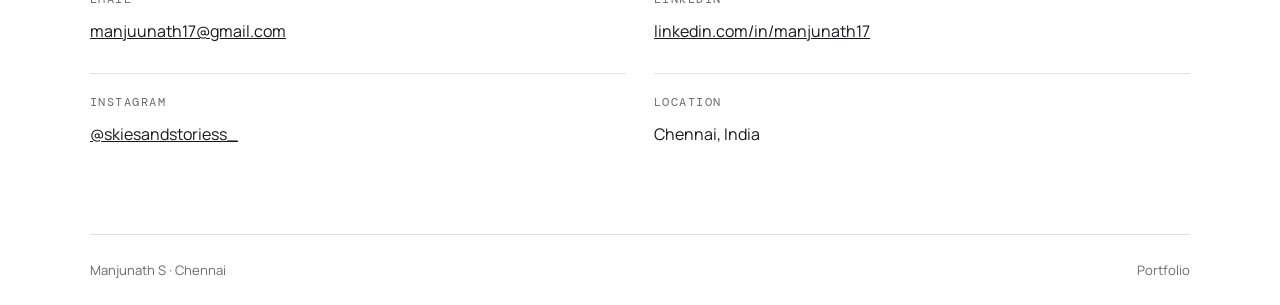
==== commit 2c59c694: "Update video source and description for V2" ====
--- a/index.html
+++ b/index.html
@@ -62,8 +62,8 @@
           <p><span>V1</span>waterfall</p>
         </article>
         <article class="video-card">
-          <video class="portfolio-video" controls playsinline preload="metadata"><source src="assets/ sea & waves" type="video/mp4">Your browser does not support video playback.</video>
-          <p><span>V2</span> sea & waves</p>
+          <video class="portfolio-video" controls playsinline preload="metadata"><source src="assets/sea.mp4" type="video/mp4">Your browser does not support video playback.</video>
+          <p><span>V2</span> sea with waves</p>
         </article>
         <article class="video-card">
           <video class="portfolio-video" controls playsinline preload="metadata"><source src="assets/sunset-sea.mp4" type="video/mp4">Your browser does not support video playback.</video>
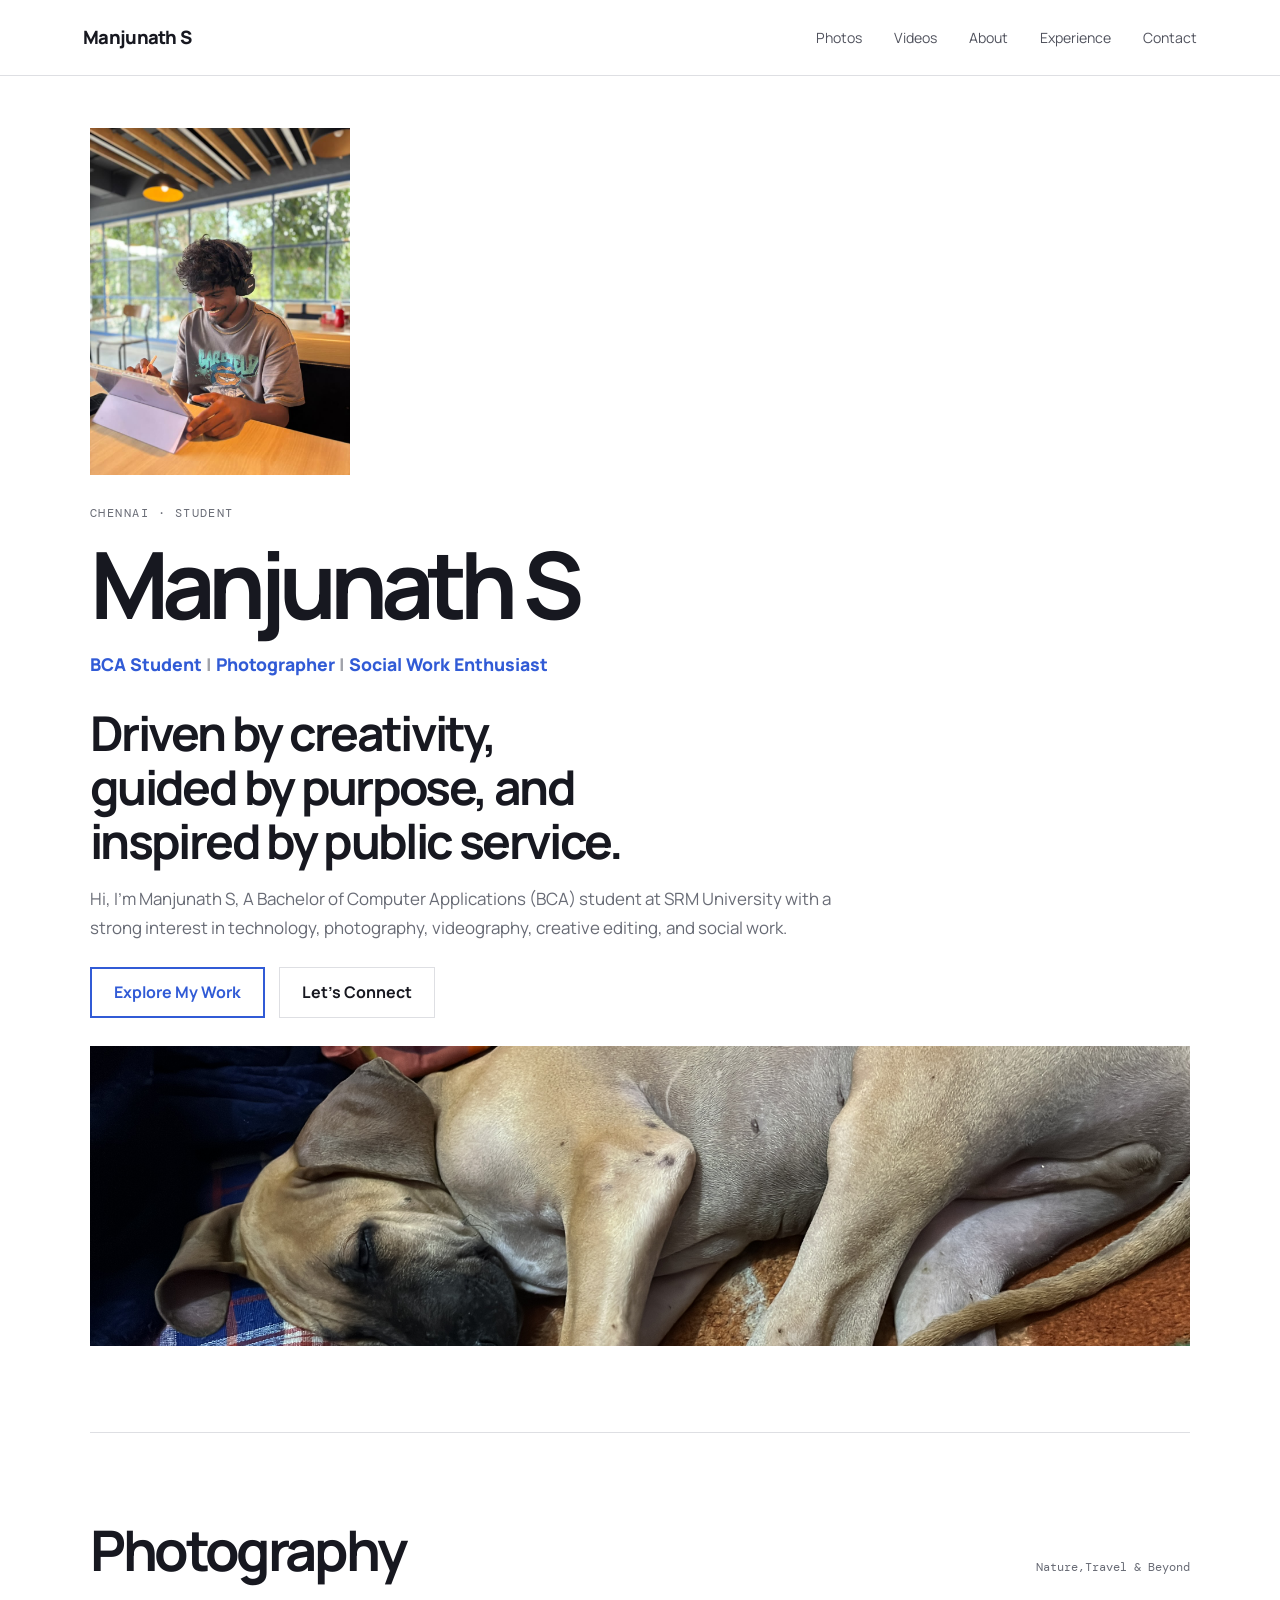
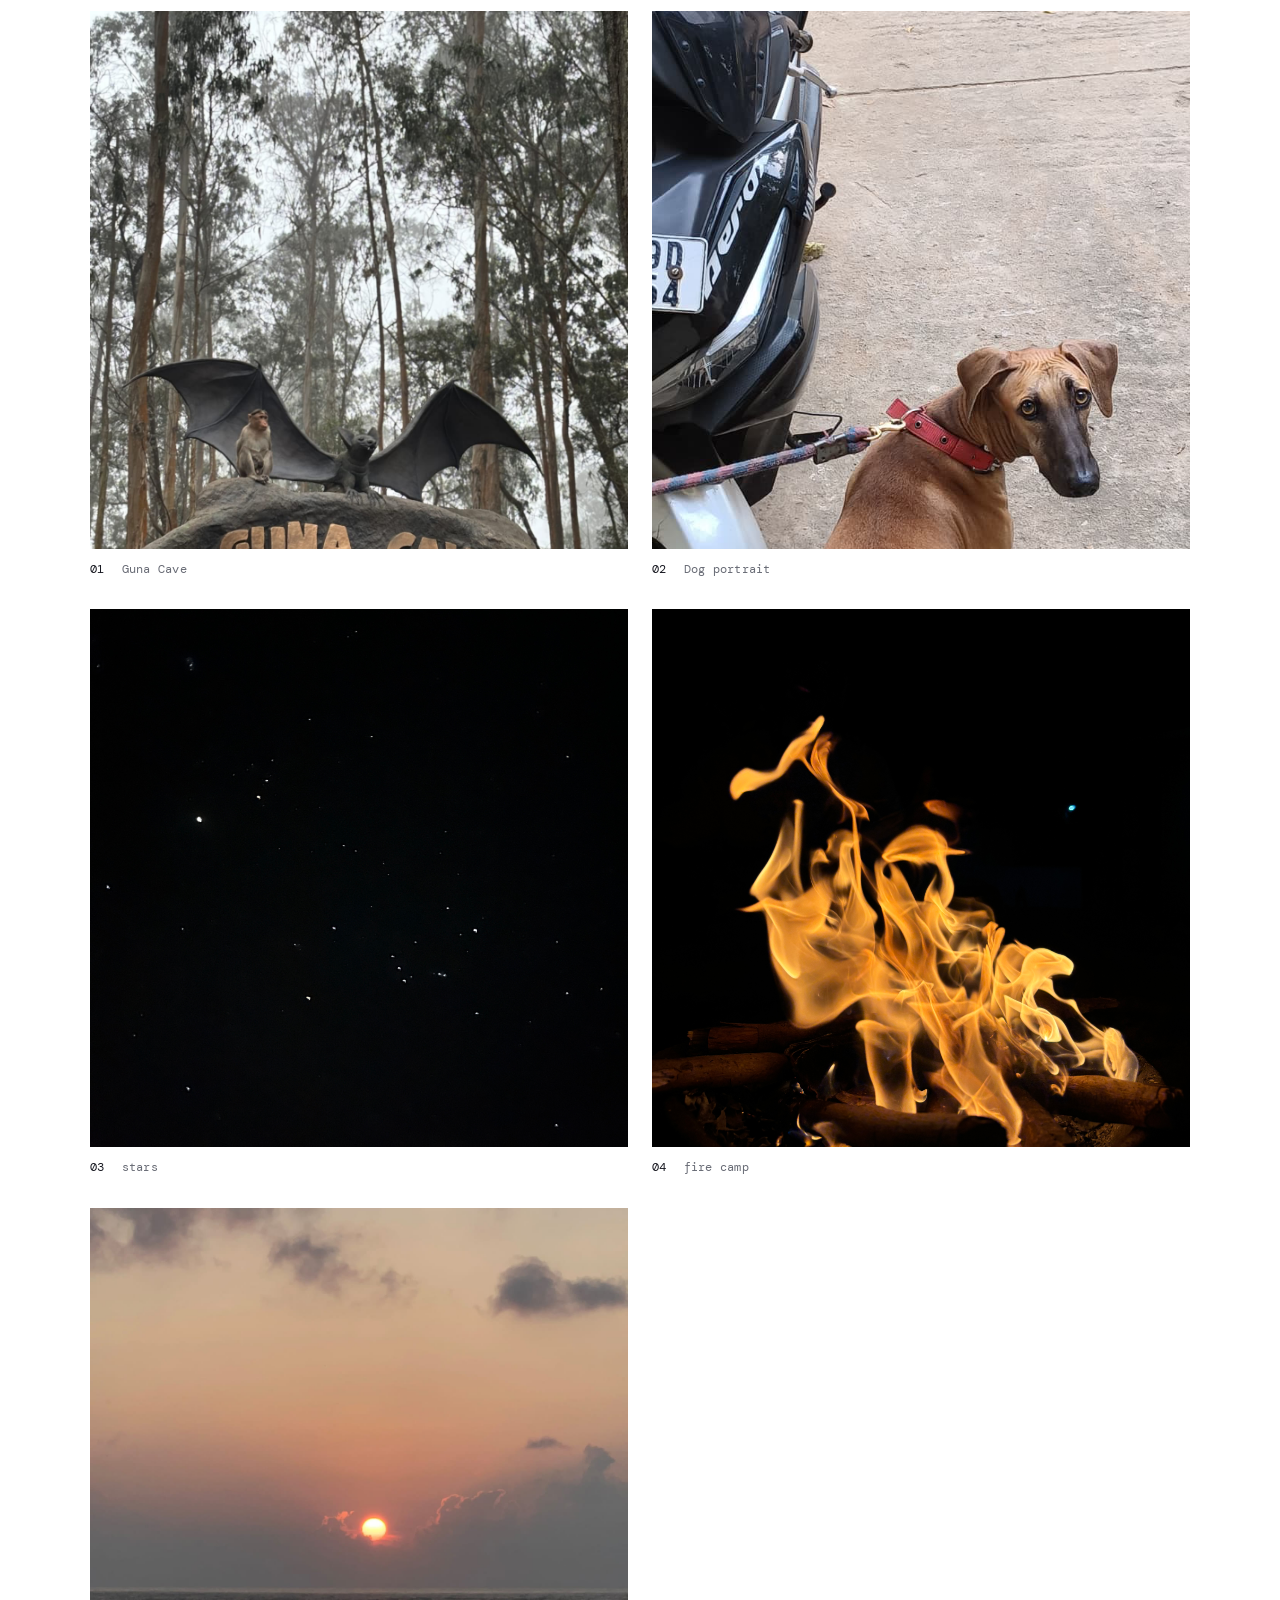
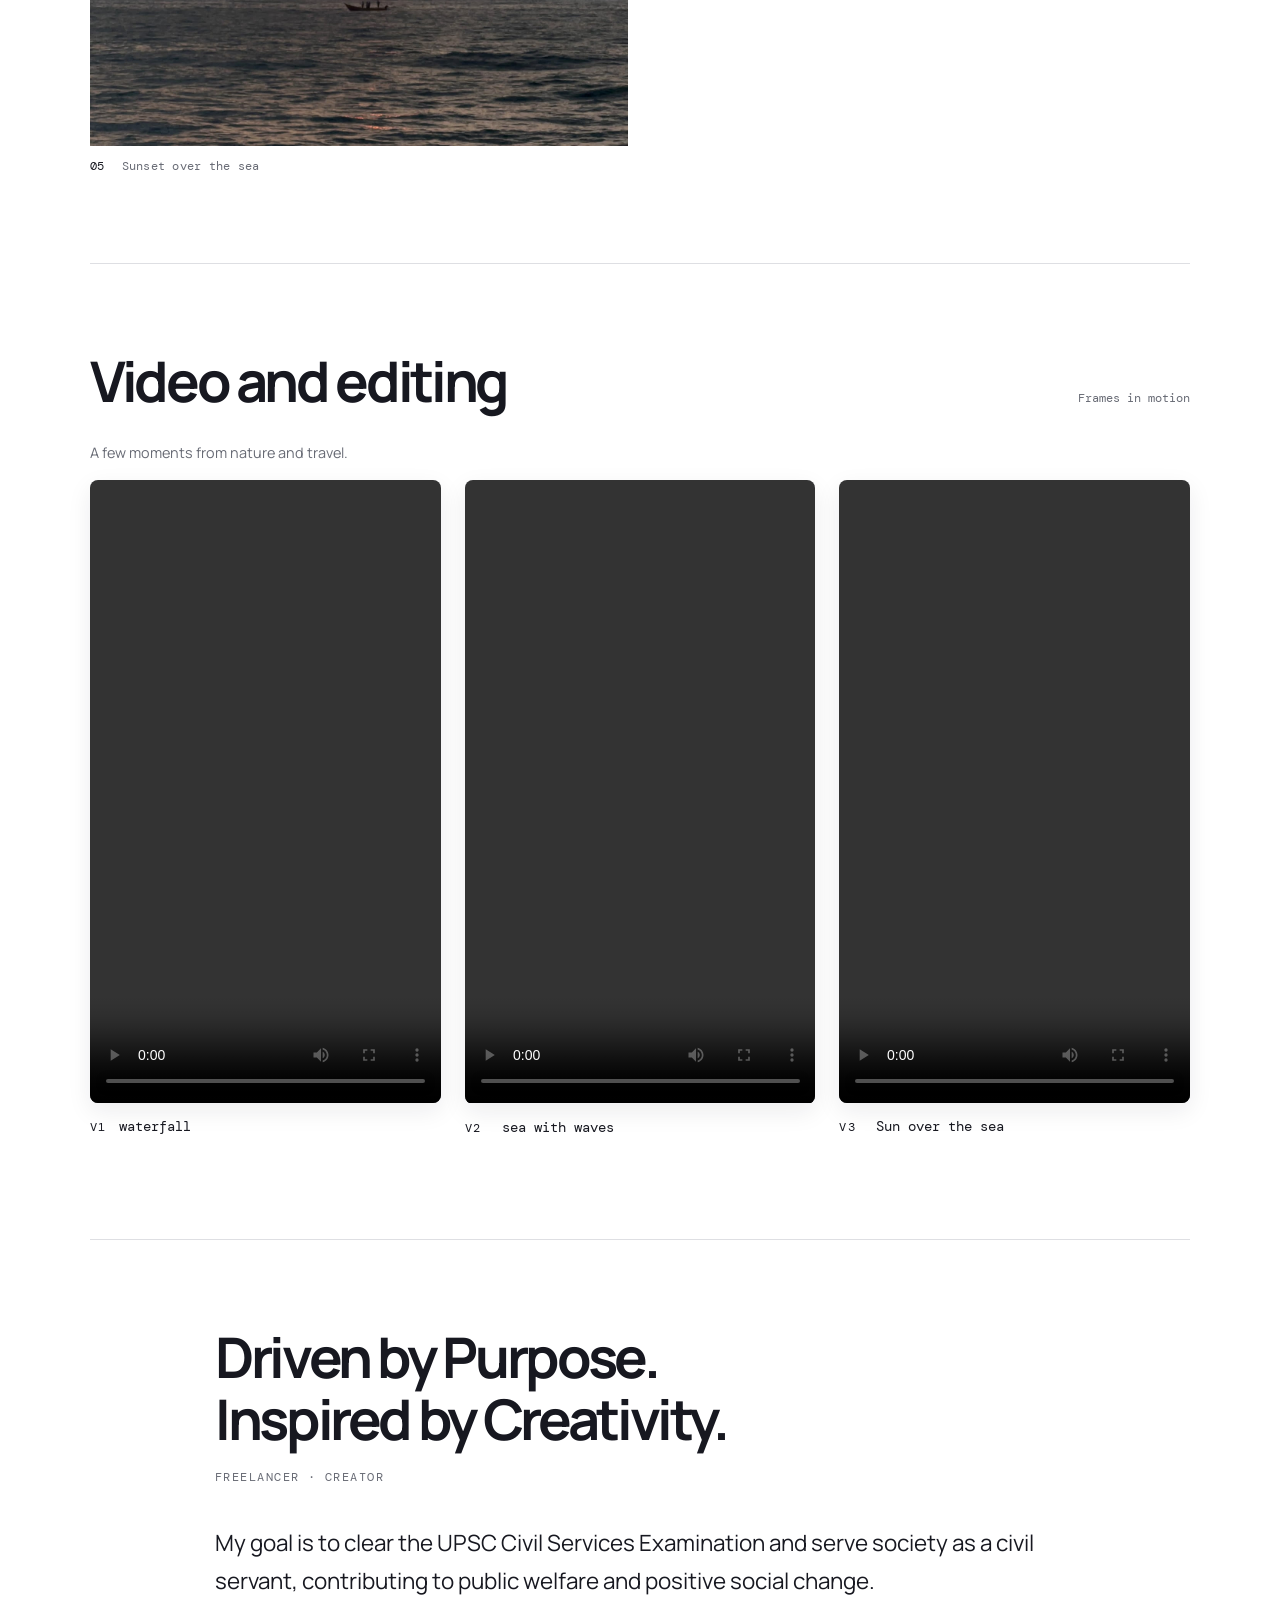
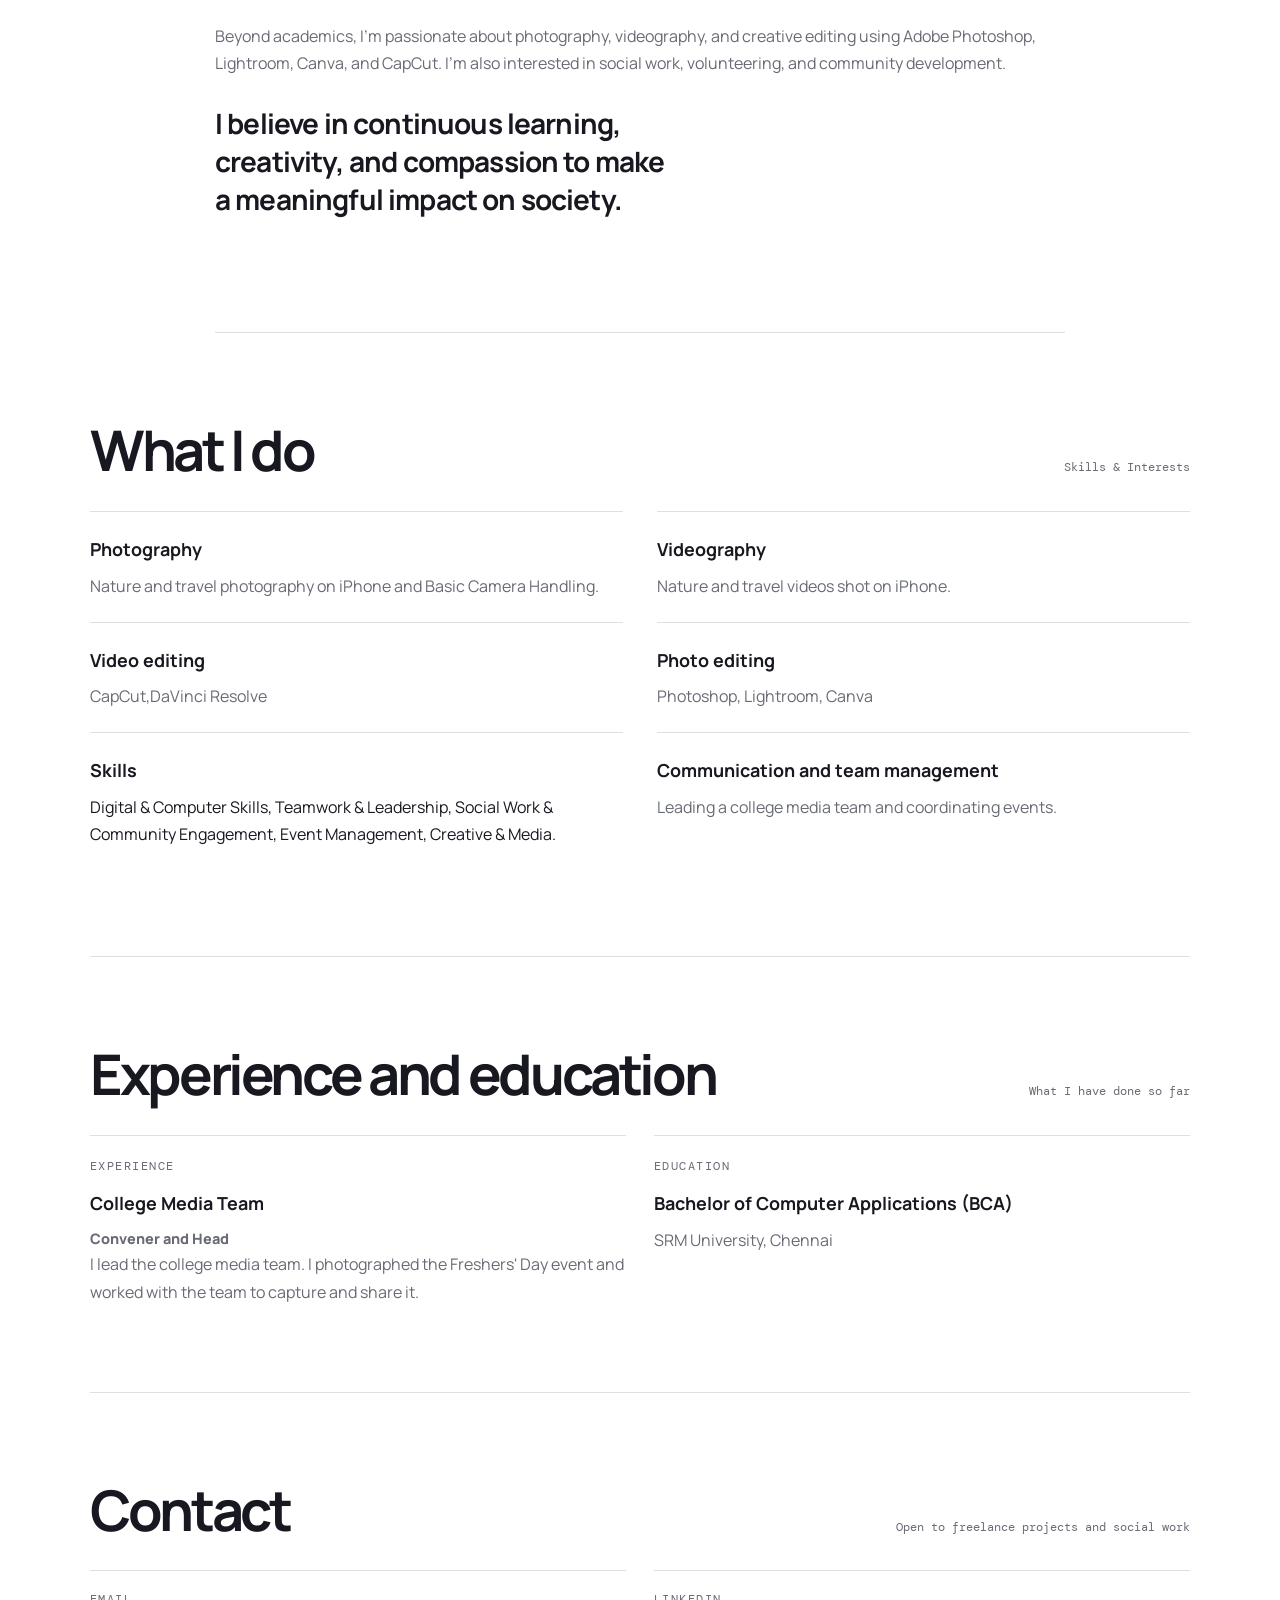
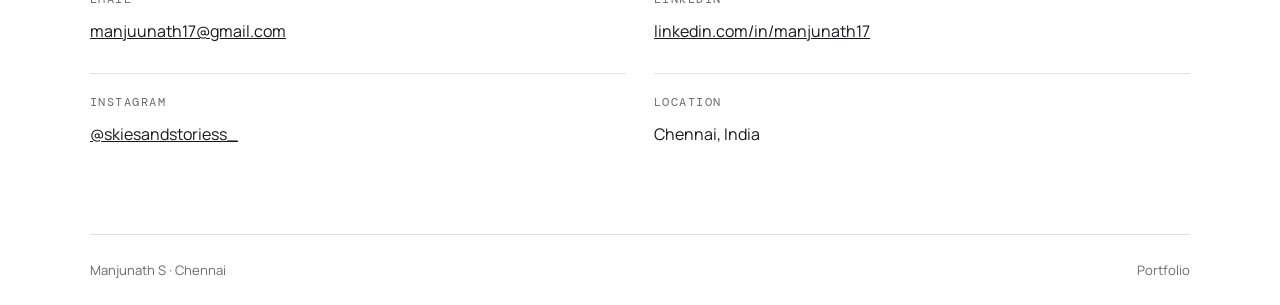
==== commit f20a39d7: "Update video source filename for sea video" ====
--- a/index.html
+++ b/index.html
@@ -62,7 +62,7 @@
           <p><span>V1</span>waterfall</p>
         </article>
         <article class="video-card">
-          <video class="portfolio-video" controls playsinline preload="metadata"><source src="assets/sea.mp4" type="video/mp4">Your browser does not support video playback.</video>
+          <video class="portfolio-video" controls playsinline preload="metadata"><source src="assets/sea waves.mp4" type="video/mp4">Your browser does not support video playback.</video>
           <p><span>V2</span> sea with waves</p>
         </article>
         <article class="video-card">
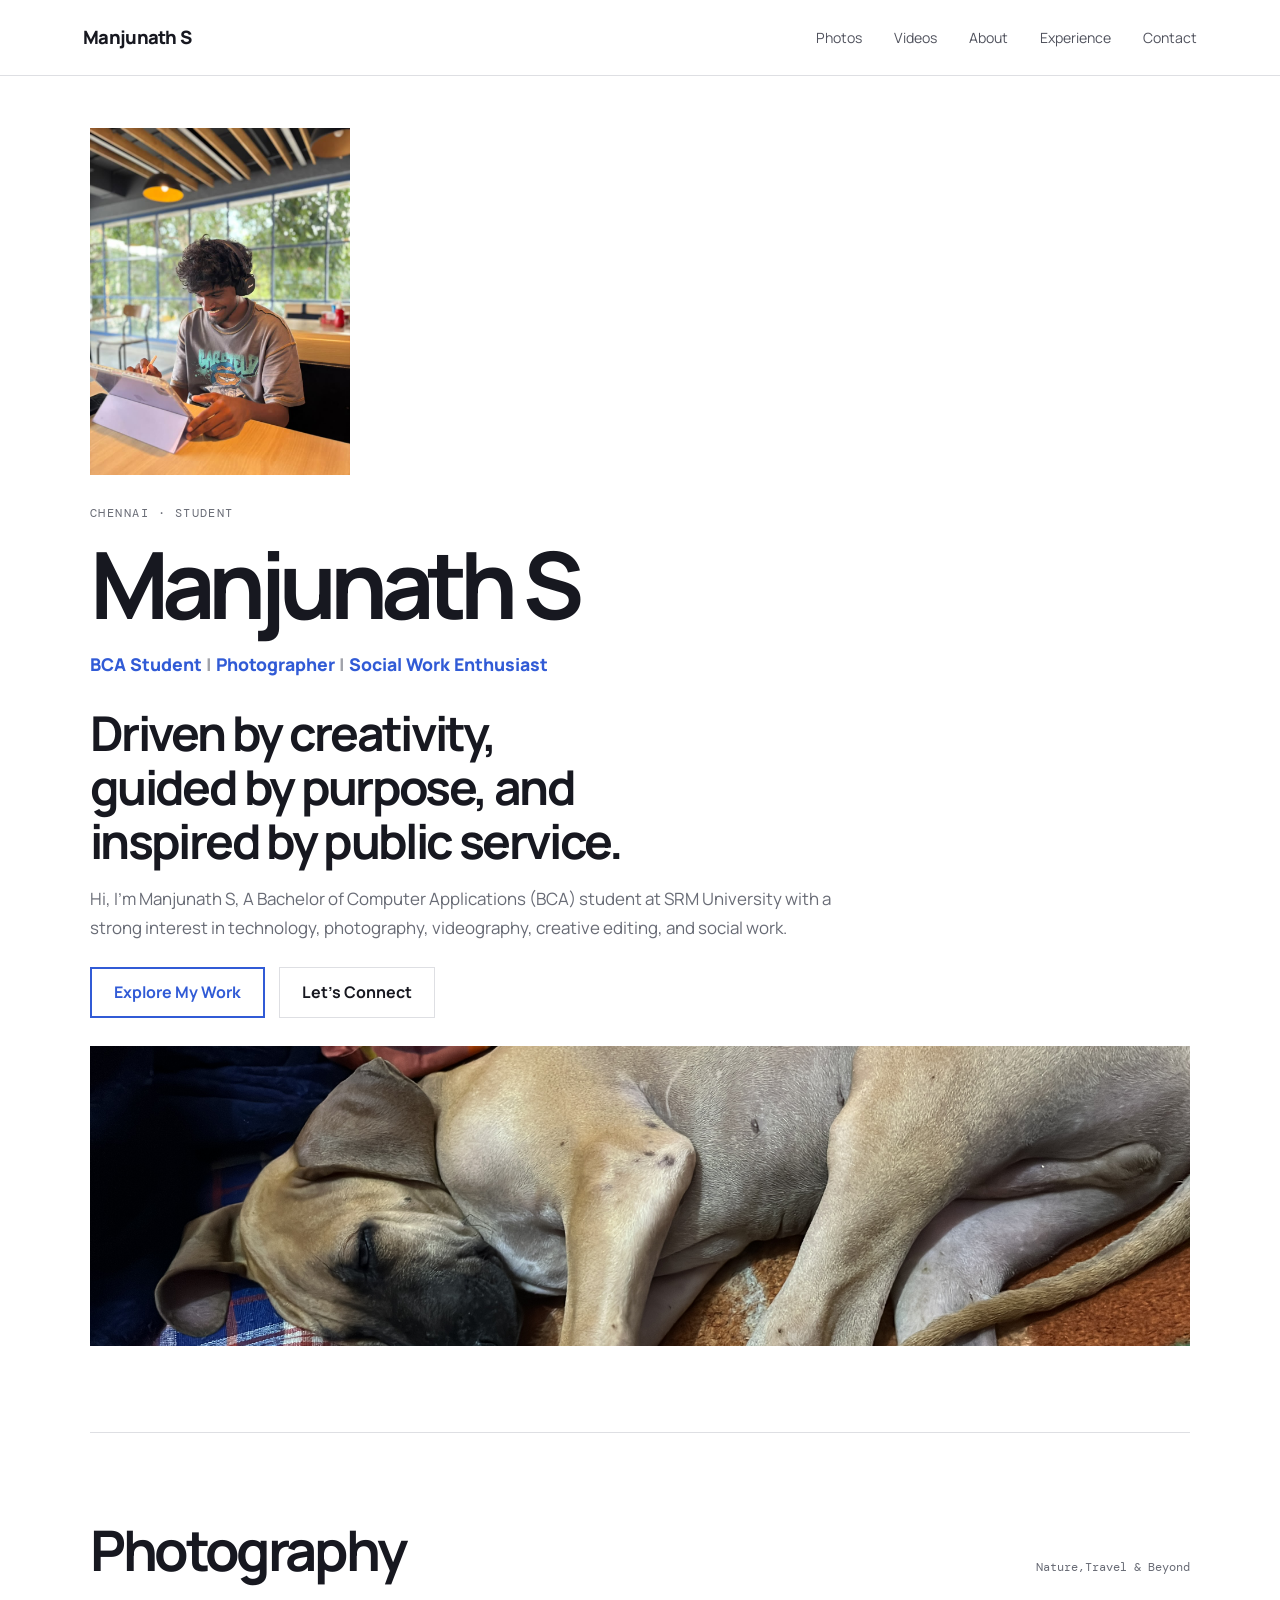
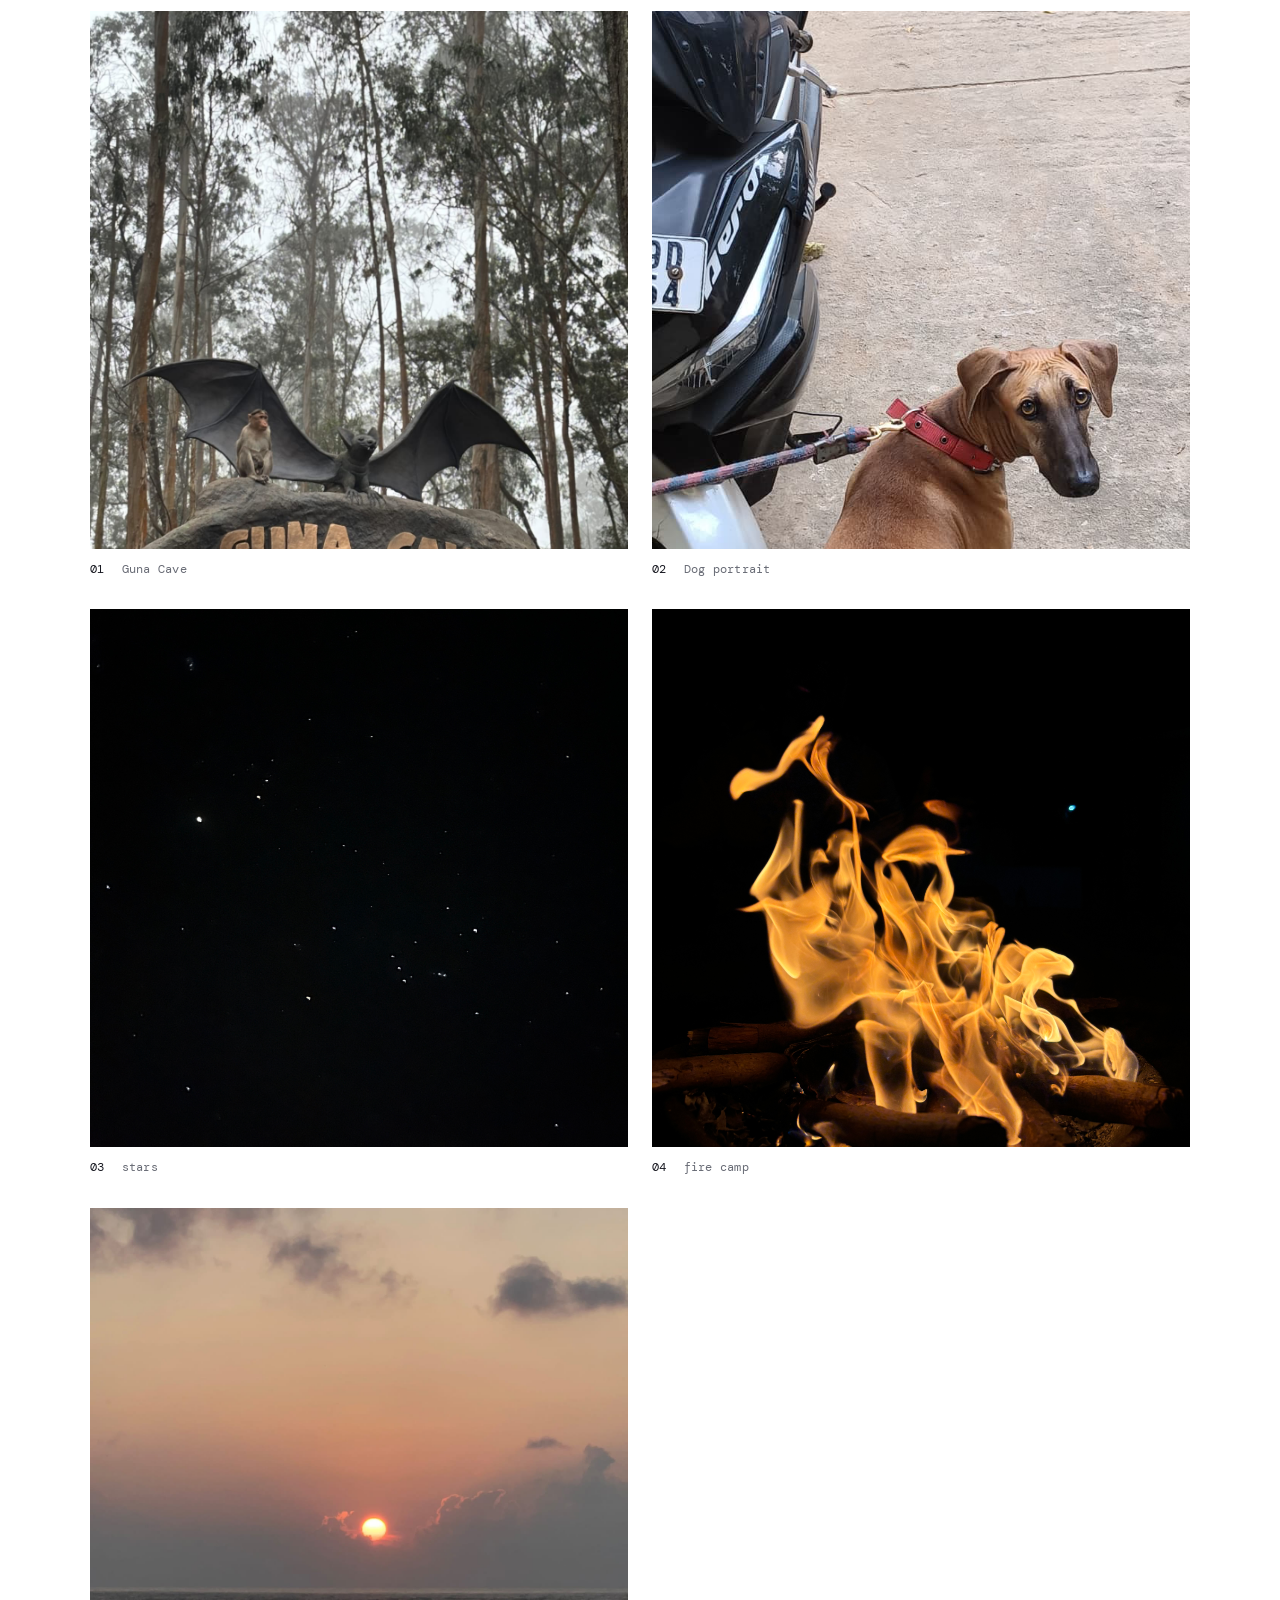
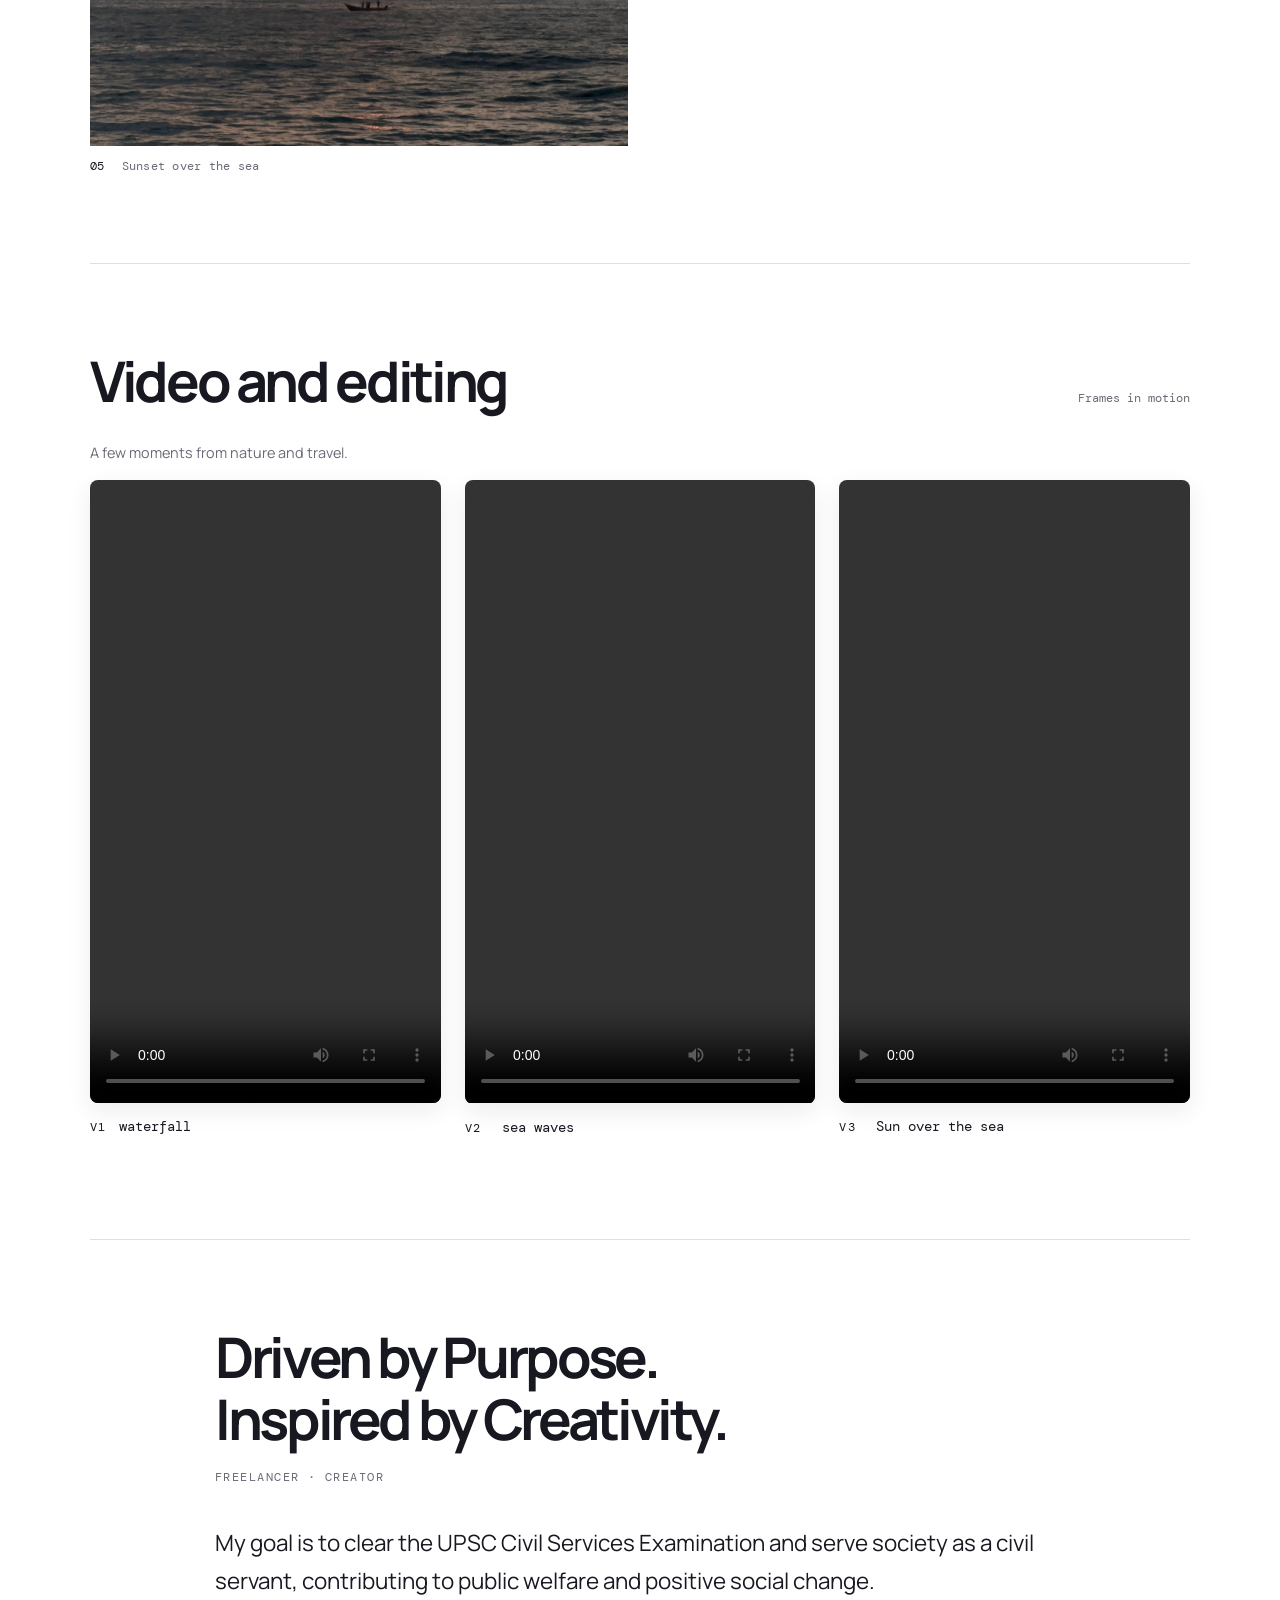
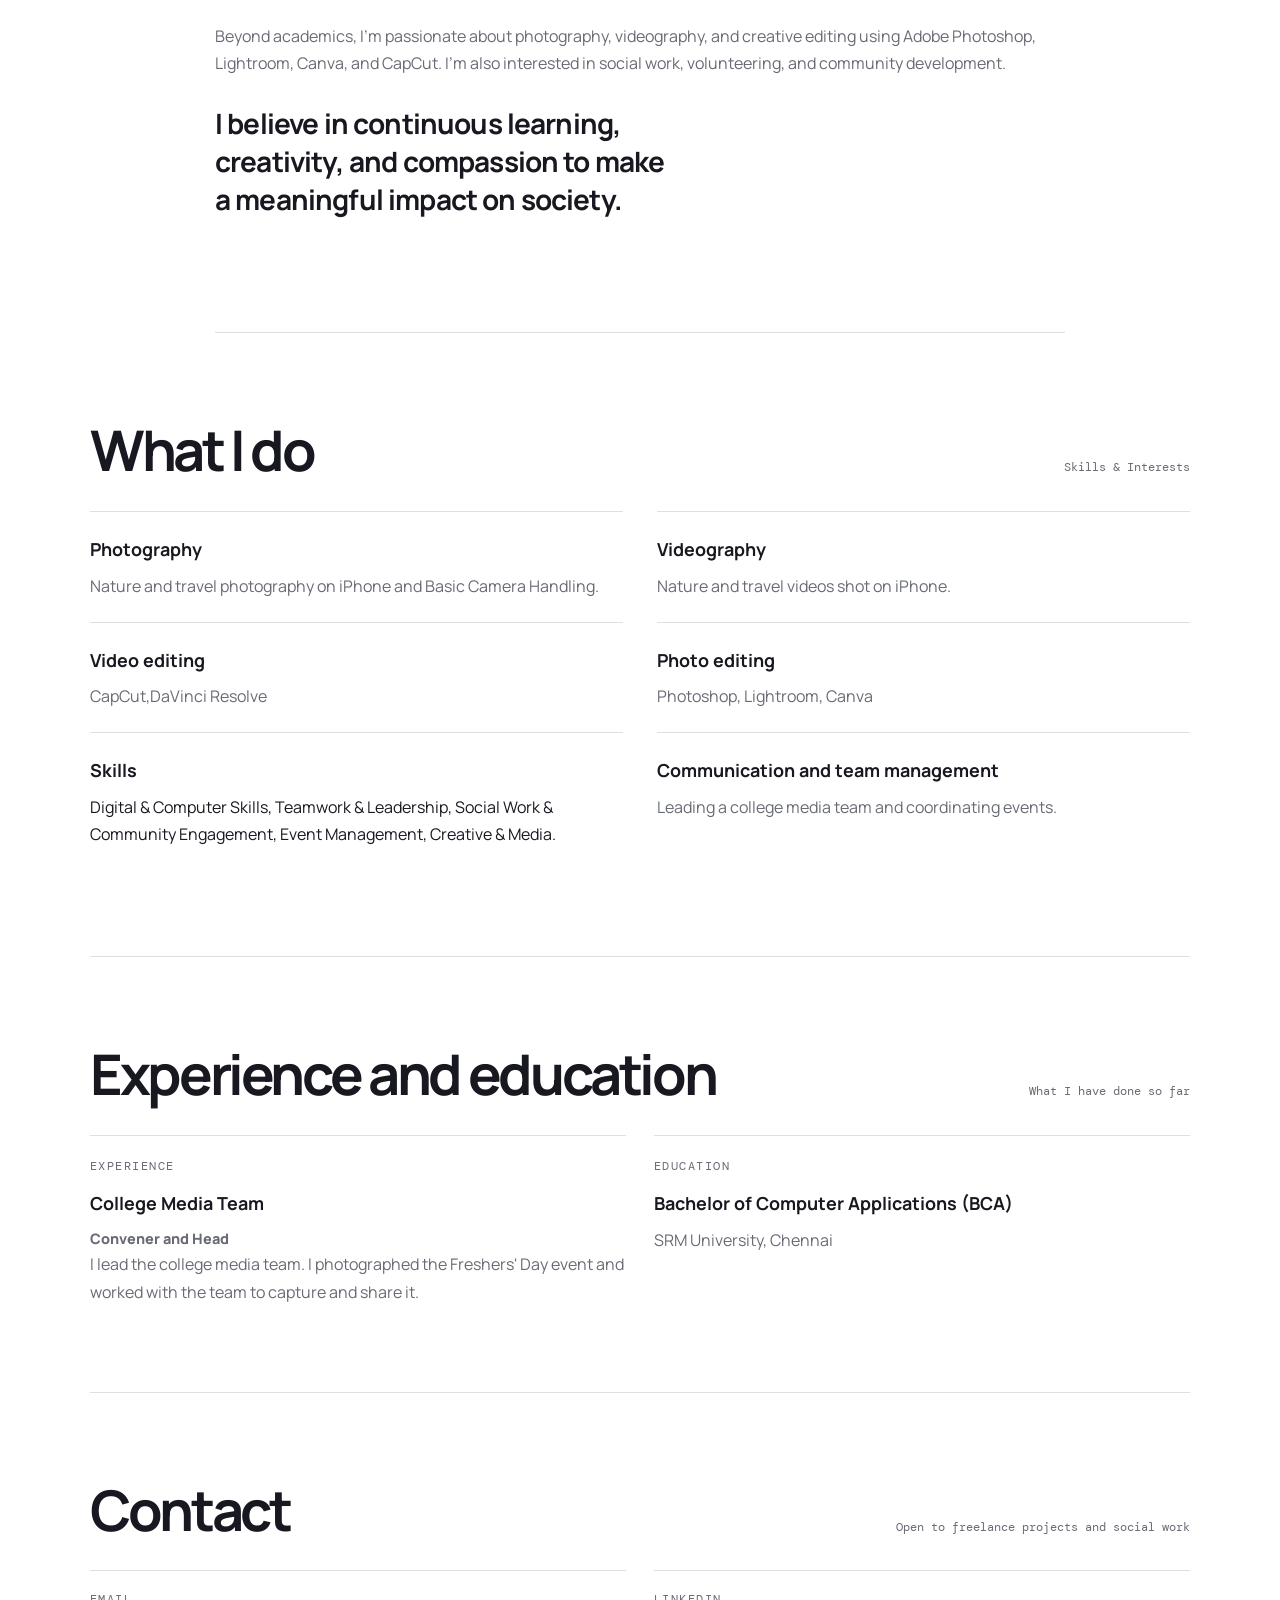
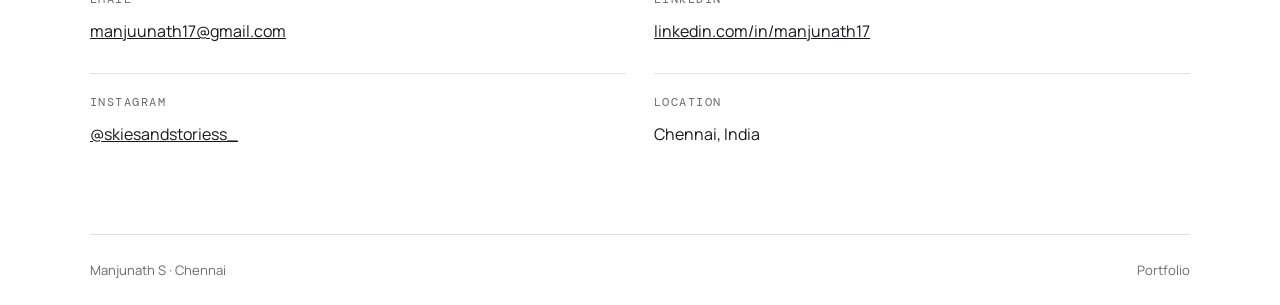
==== commit f4d39ef3: "Change video description from 'sea with waves' to 'sea waves'" ====
--- a/index.html
+++ b/index.html
@@ -63,7 +63,7 @@
         </article>
         <article class="video-card">
           <video class="portfolio-video" controls playsinline preload="metadata"><source src="assets/sea waves.mp4" type="video/mp4">Your browser does not support video playback.</video>
-          <p><span>V2</span> sea with waves</p>
+          <p><span>V2</span> sea waves</p>
         </article>
         <article class="video-card">
           <video class="portfolio-video" controls playsinline preload="metadata"><source src="assets/sunset-sea.mp4" type="video/mp4">Your browser does not support video playback.</video>
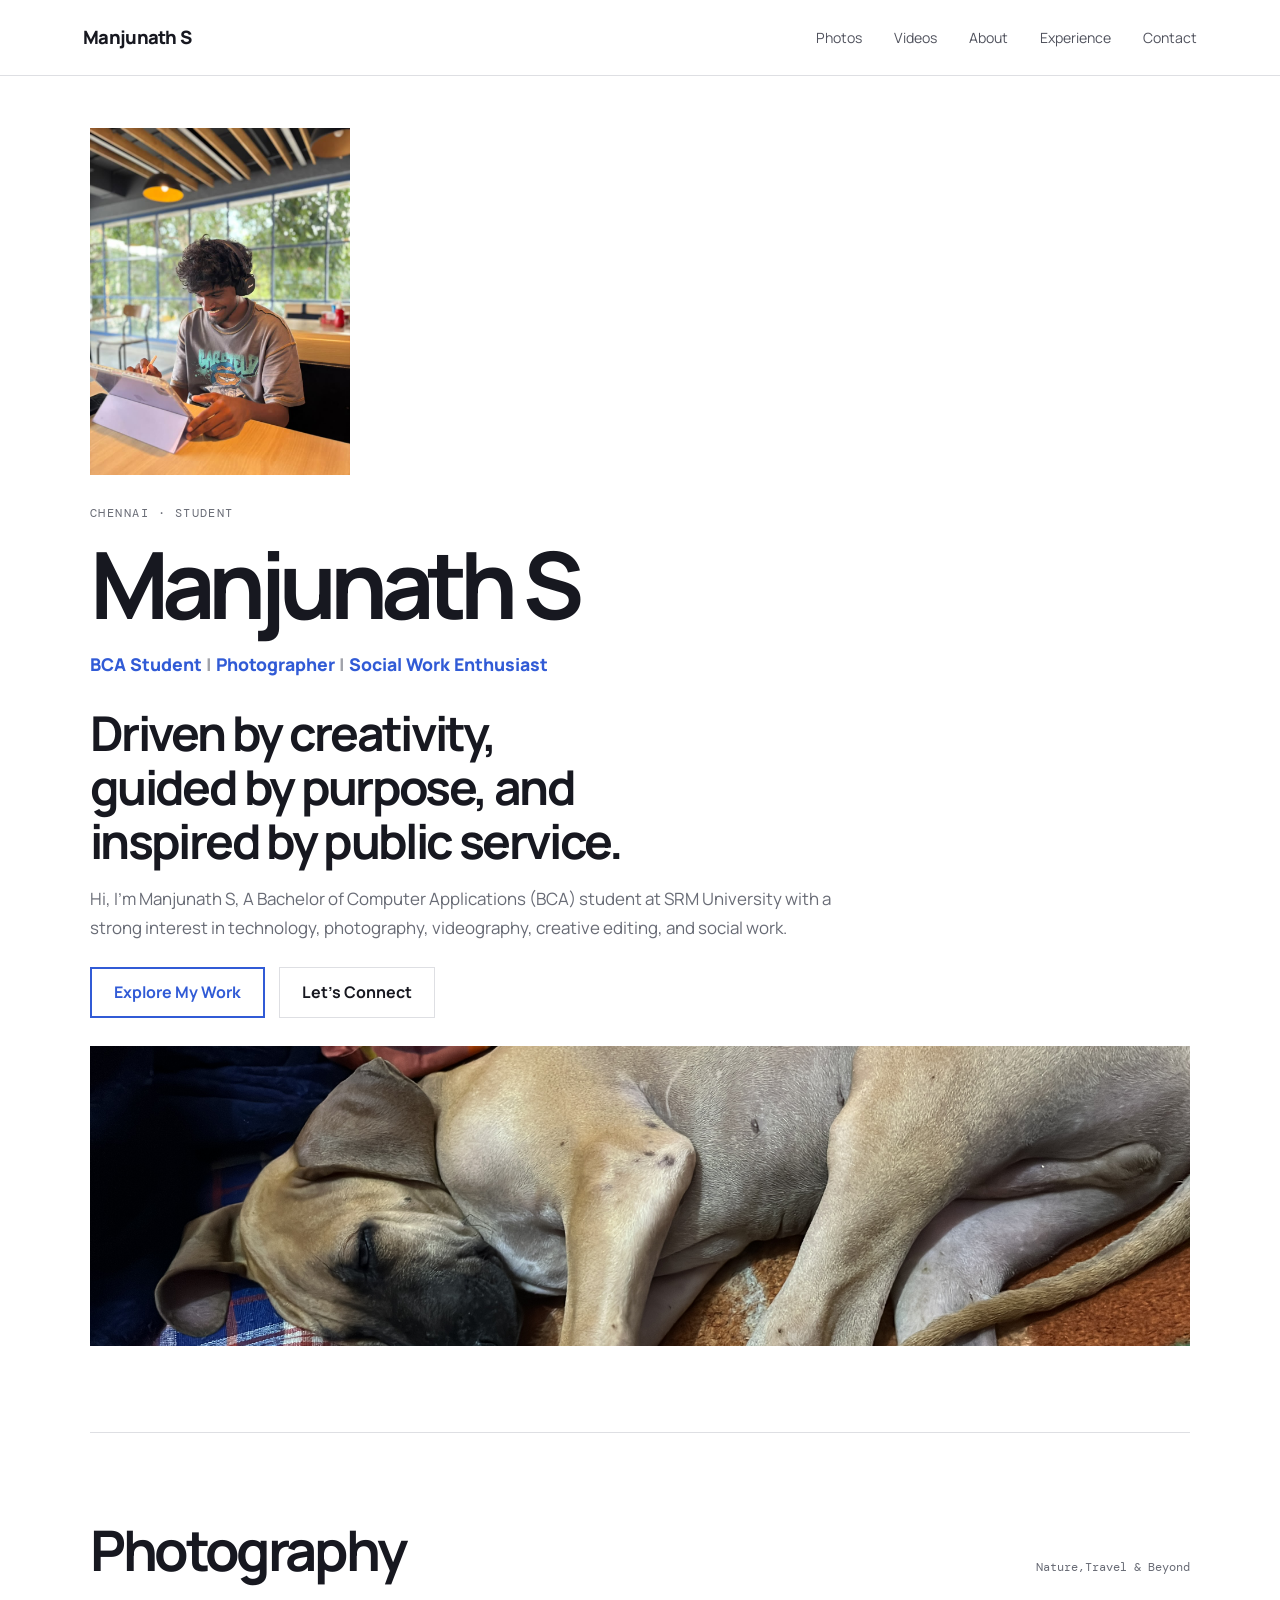
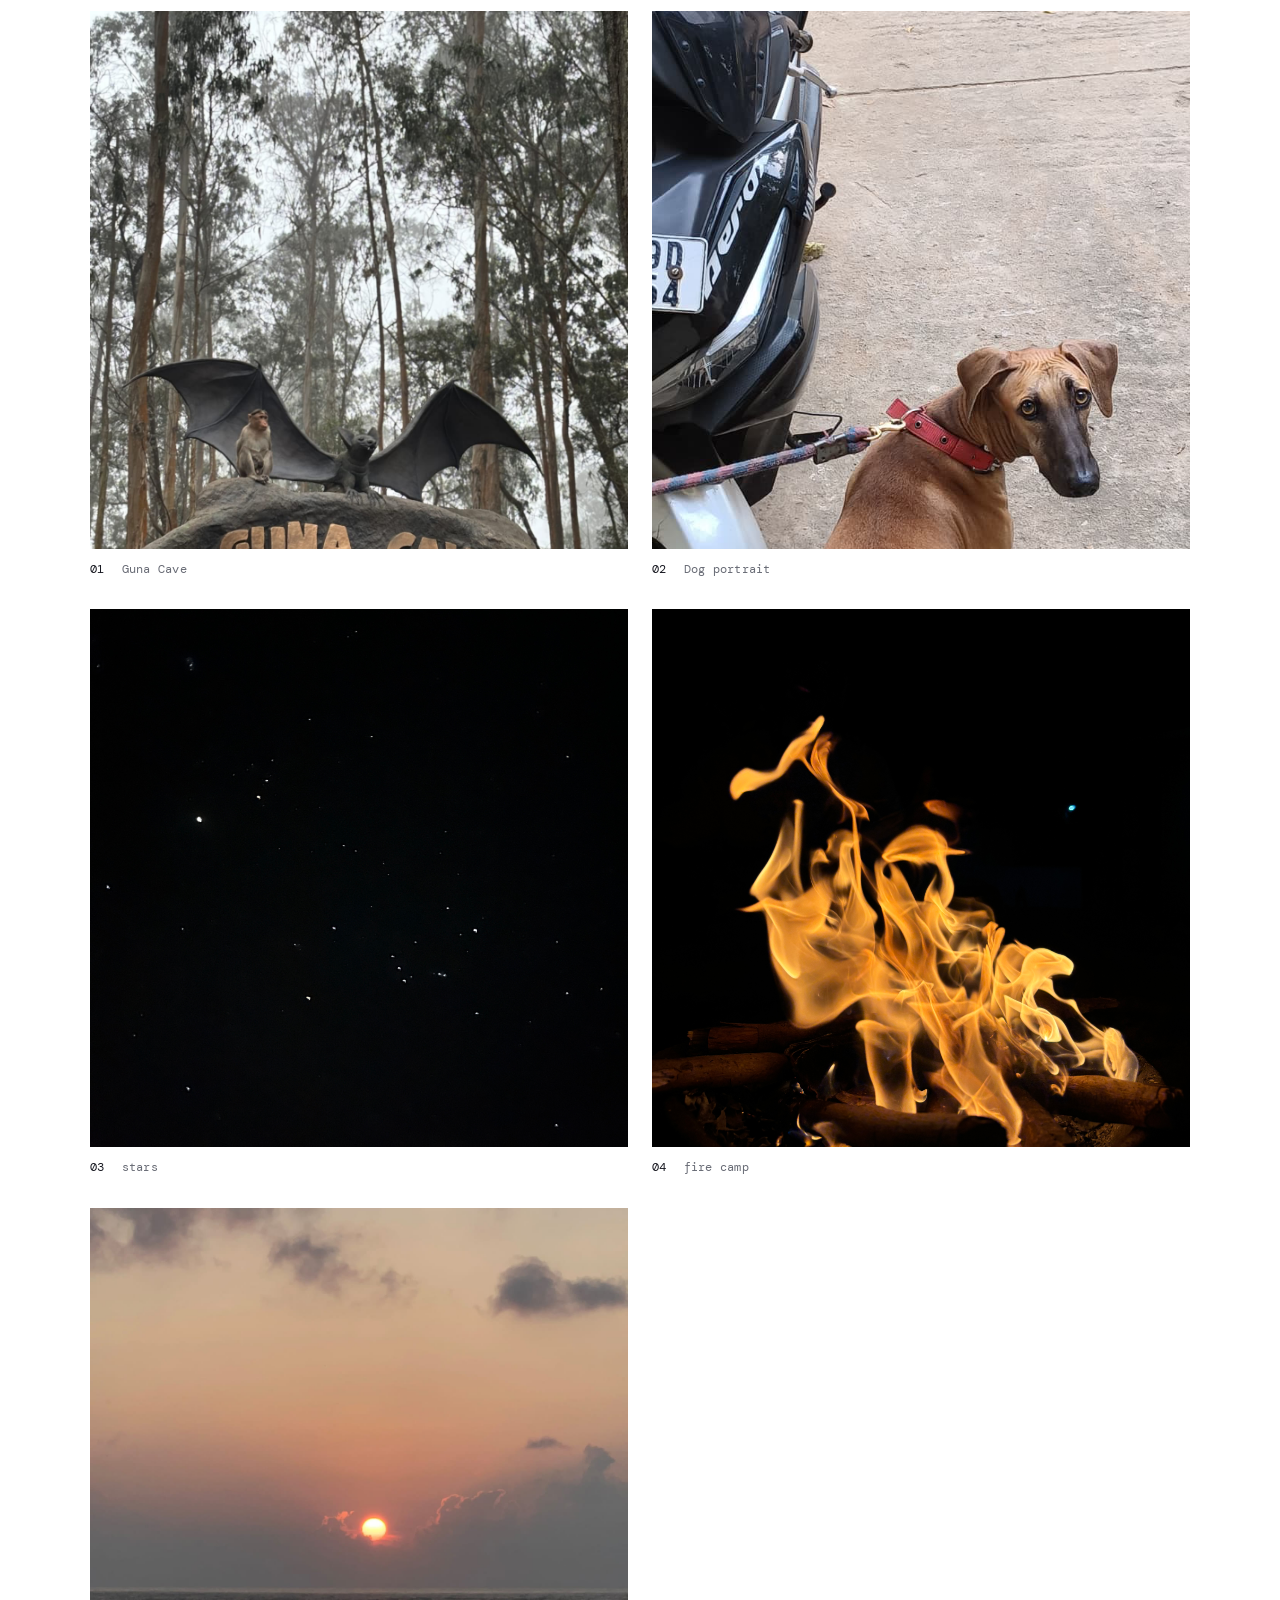
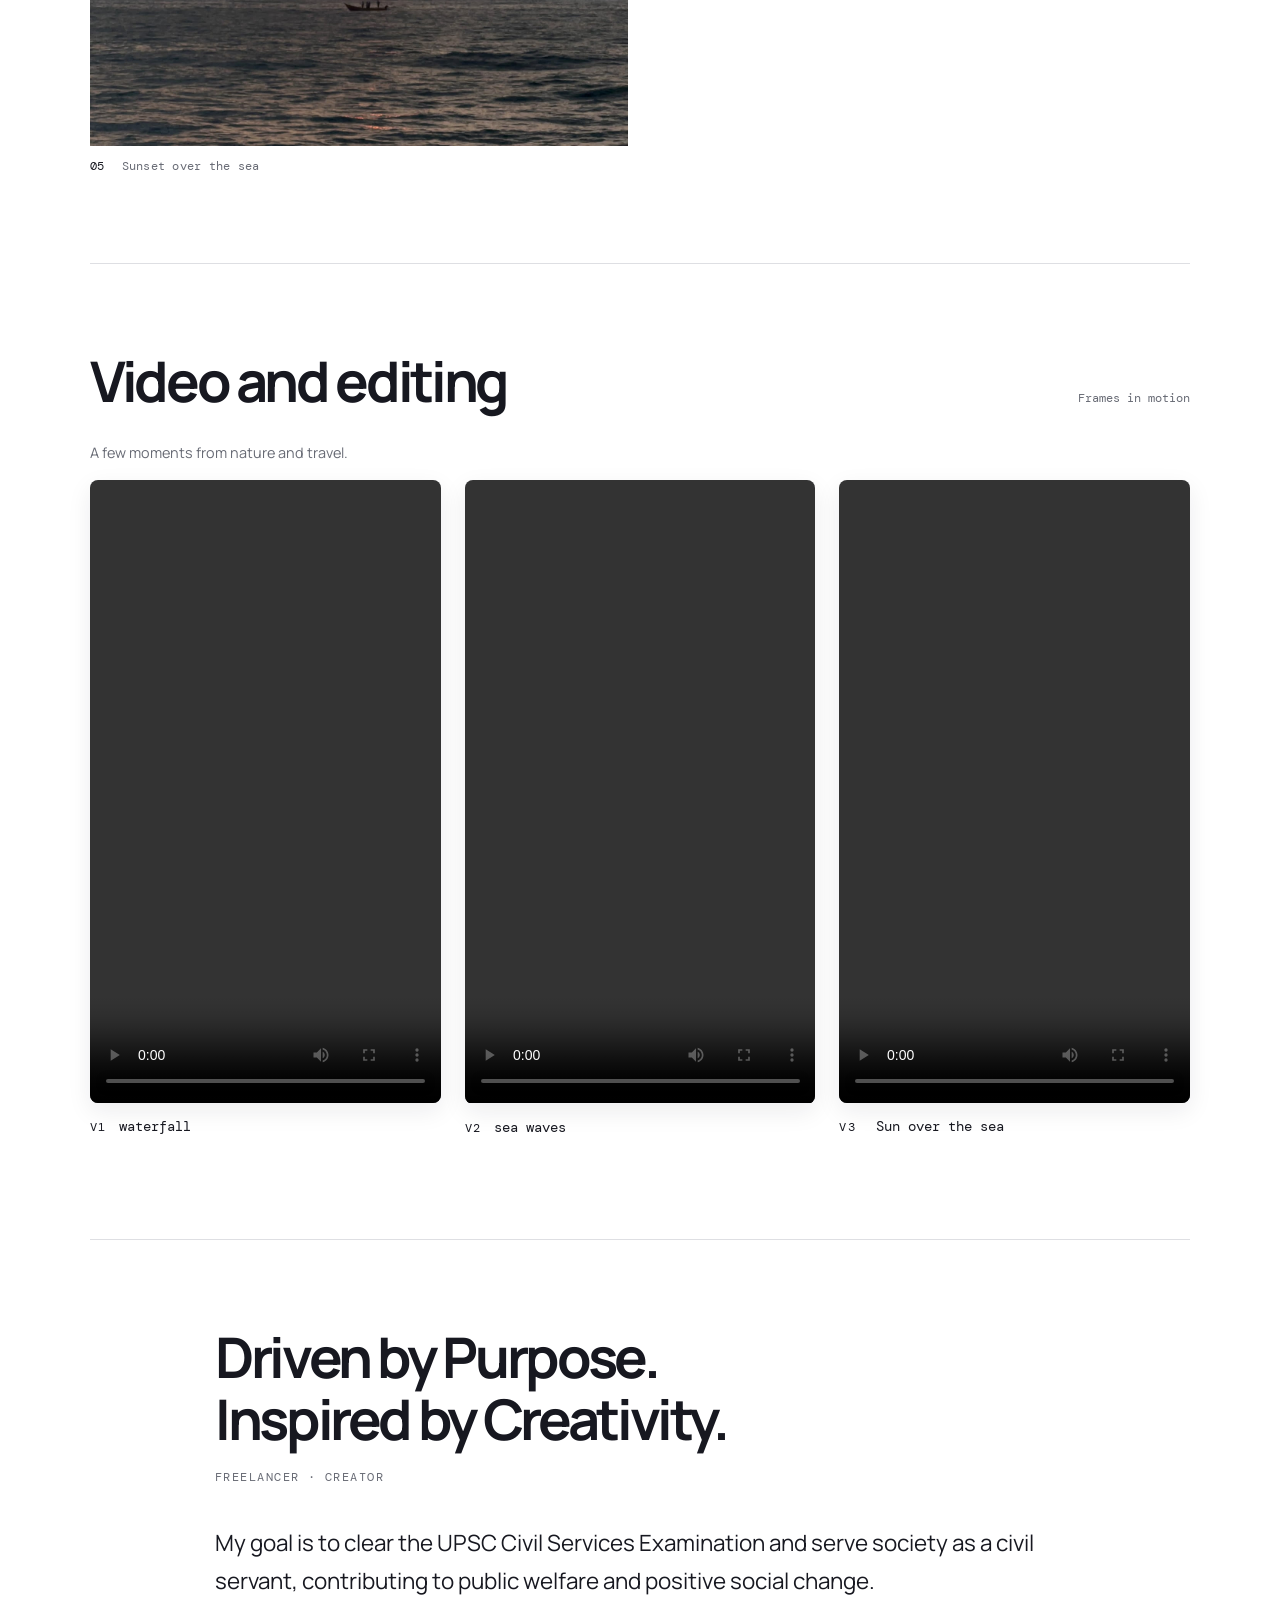
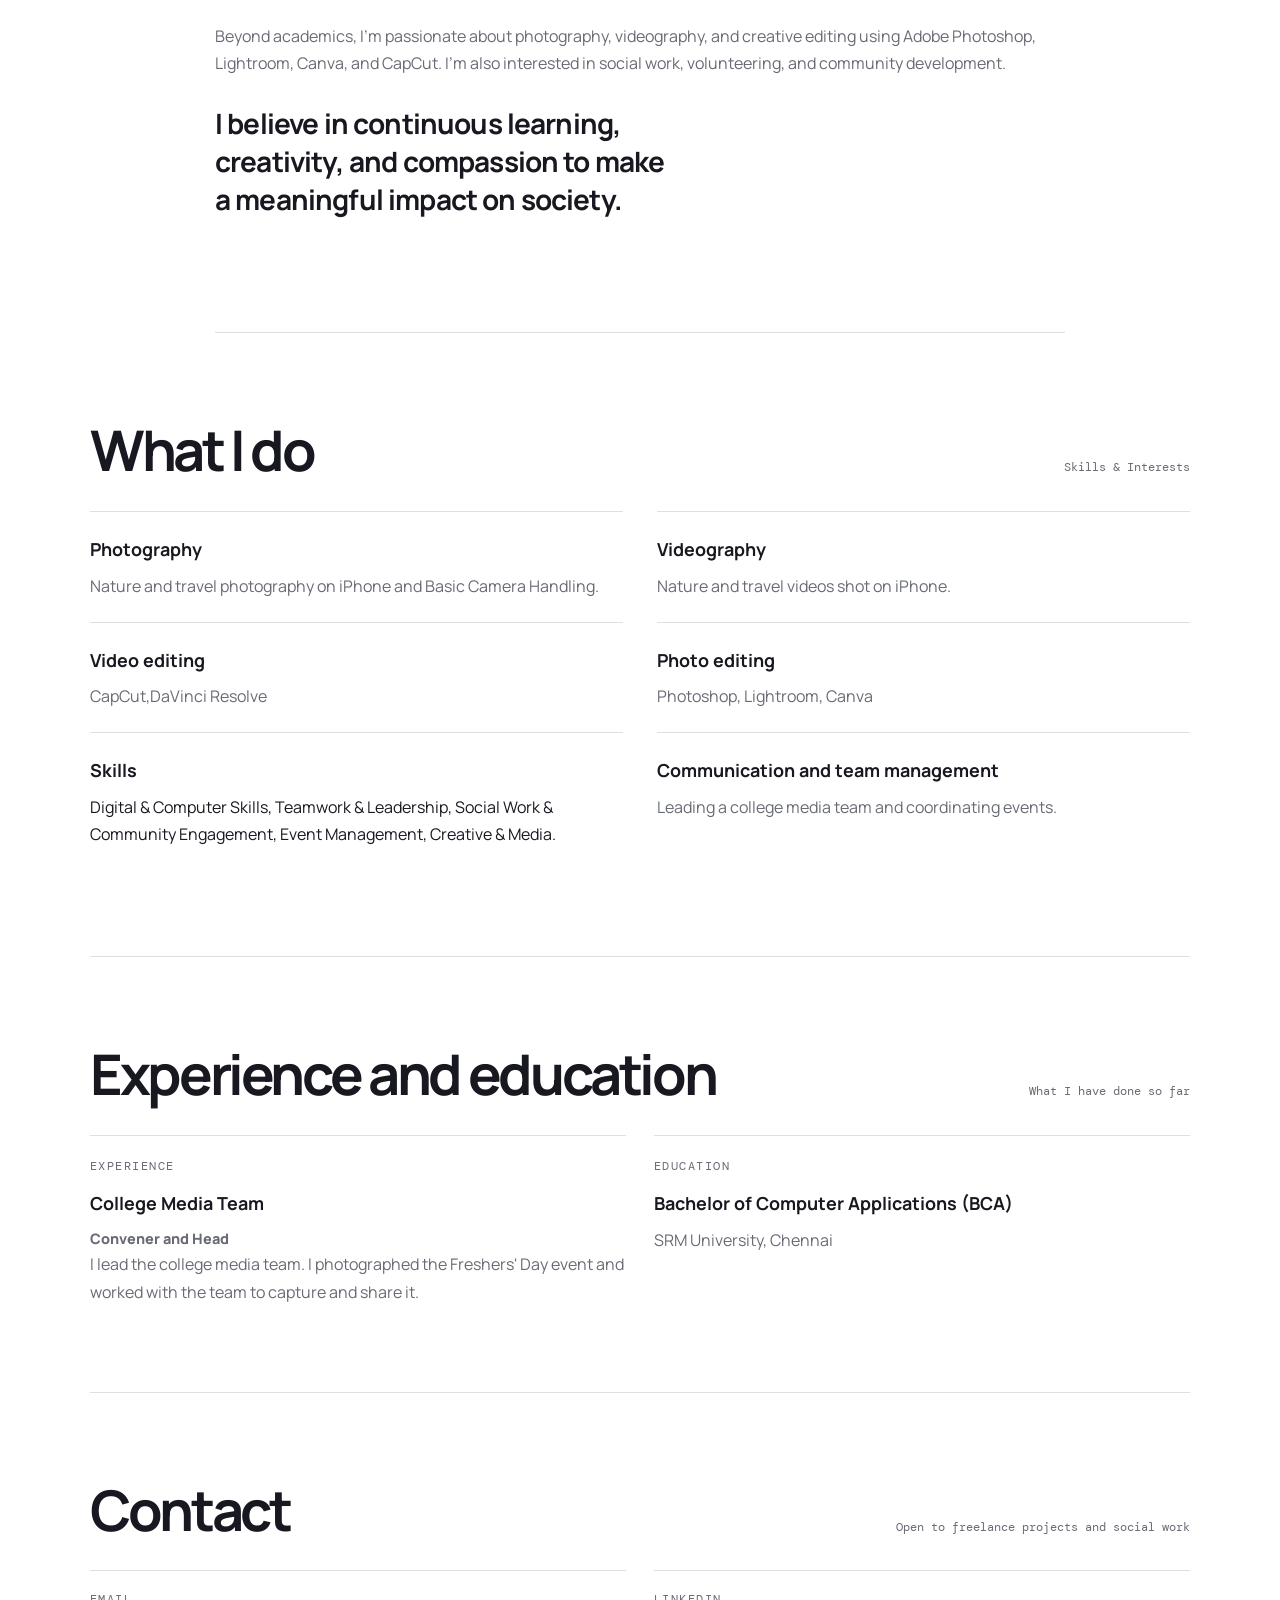
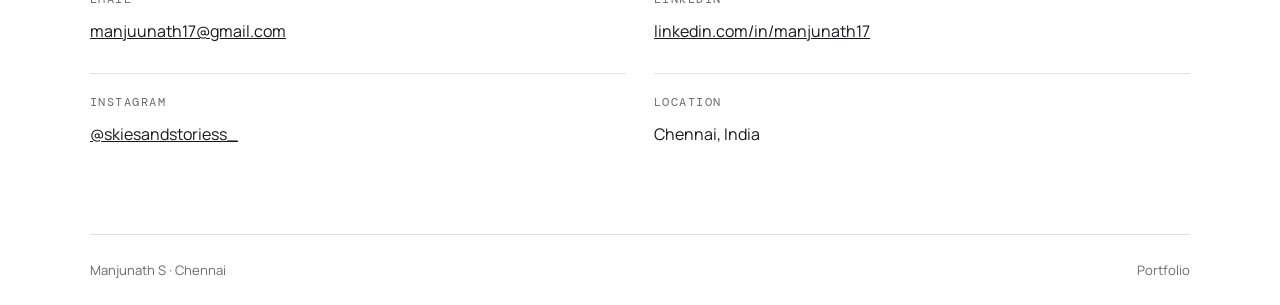
==== commit 98e6aee1: "Fix spacing in video card description for V2 Removed space between 'V2' and 'sea waves' in the video" ====
--- a/index.html
+++ b/index.html
@@ -63,7 +63,7 @@
         </article>
         <article class="video-card">
           <video class="portfolio-video" controls playsinline preload="metadata"><source src="assets/sea waves.mp4" type="video/mp4">Your browser does not support video playback.</video>
-          <p><span>V2</span> sea waves</p>
+          <p><span>V2</span>sea waves</p>
         </article>
         <article class="video-card">
           <video class="portfolio-video" controls playsinline preload="metadata"><source src="assets/sunset-sea.mp4" type="video/mp4">Your browser does not support video playback.</video>
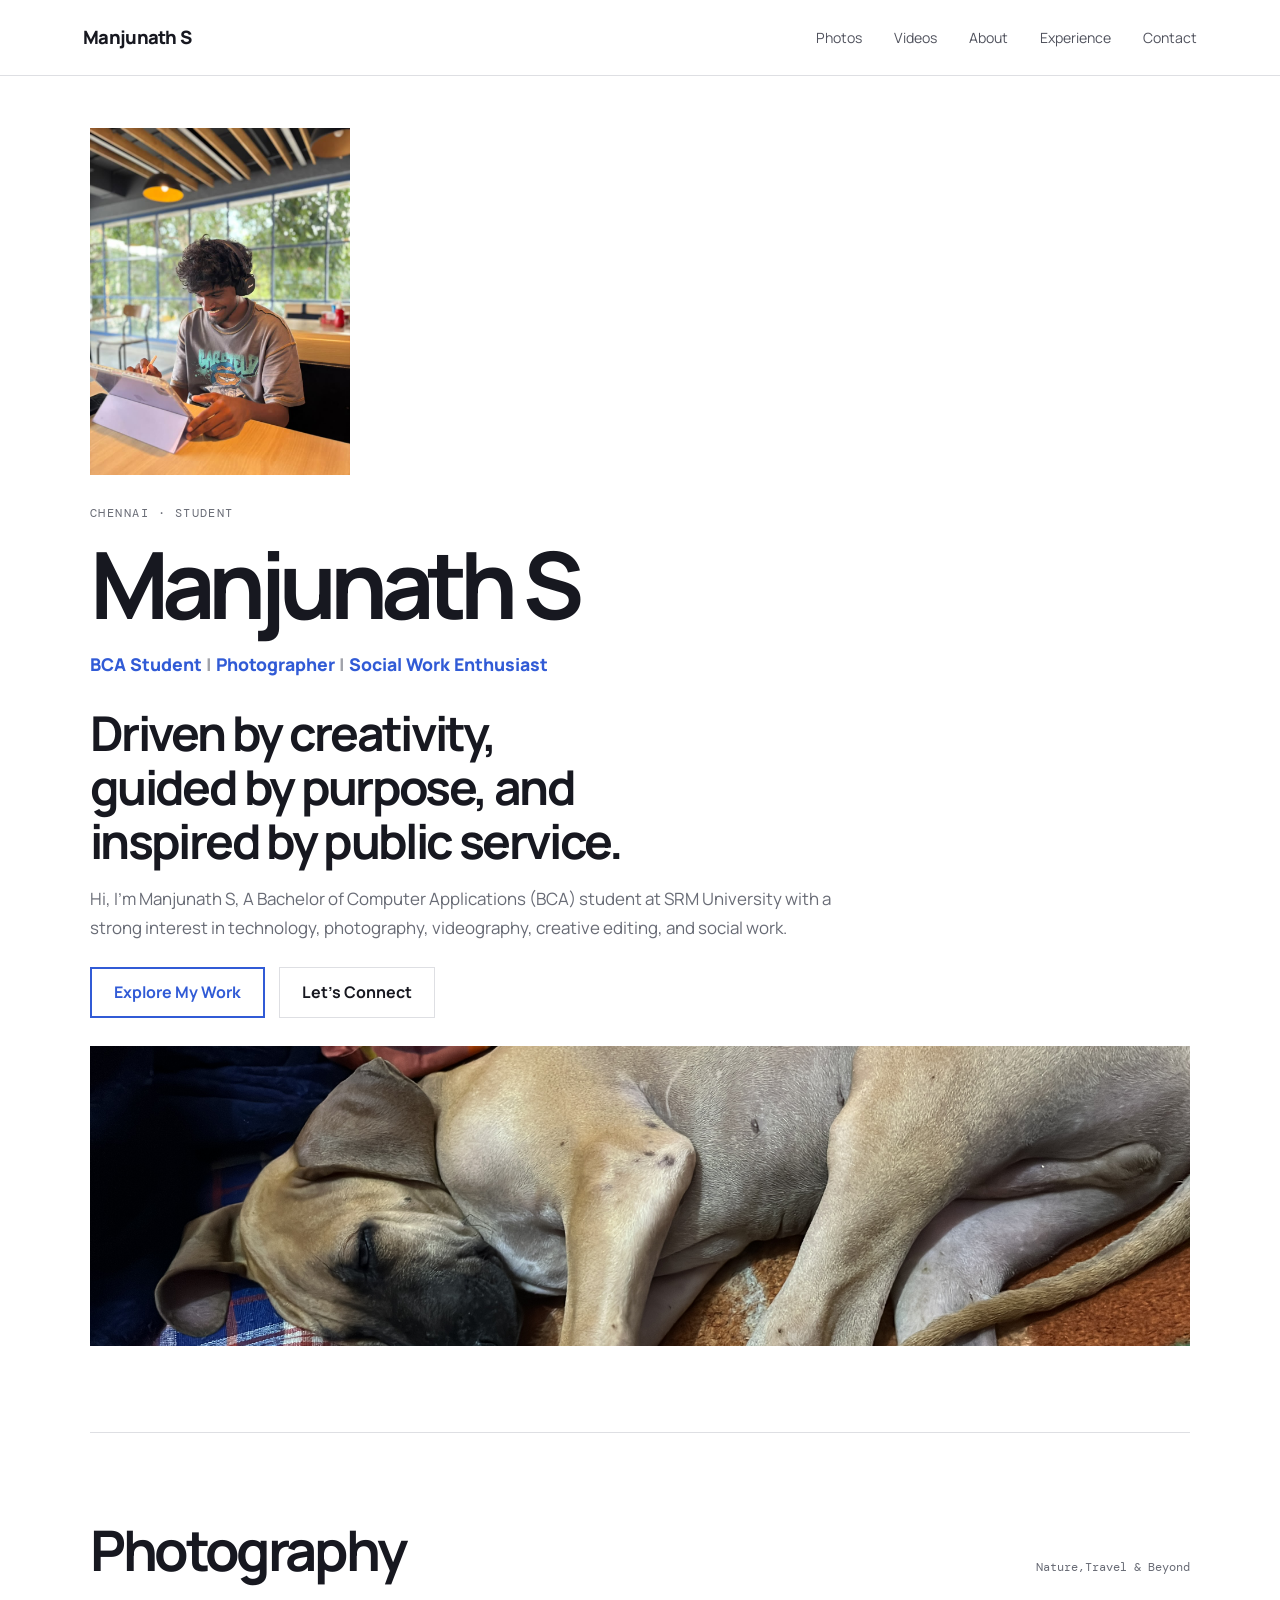
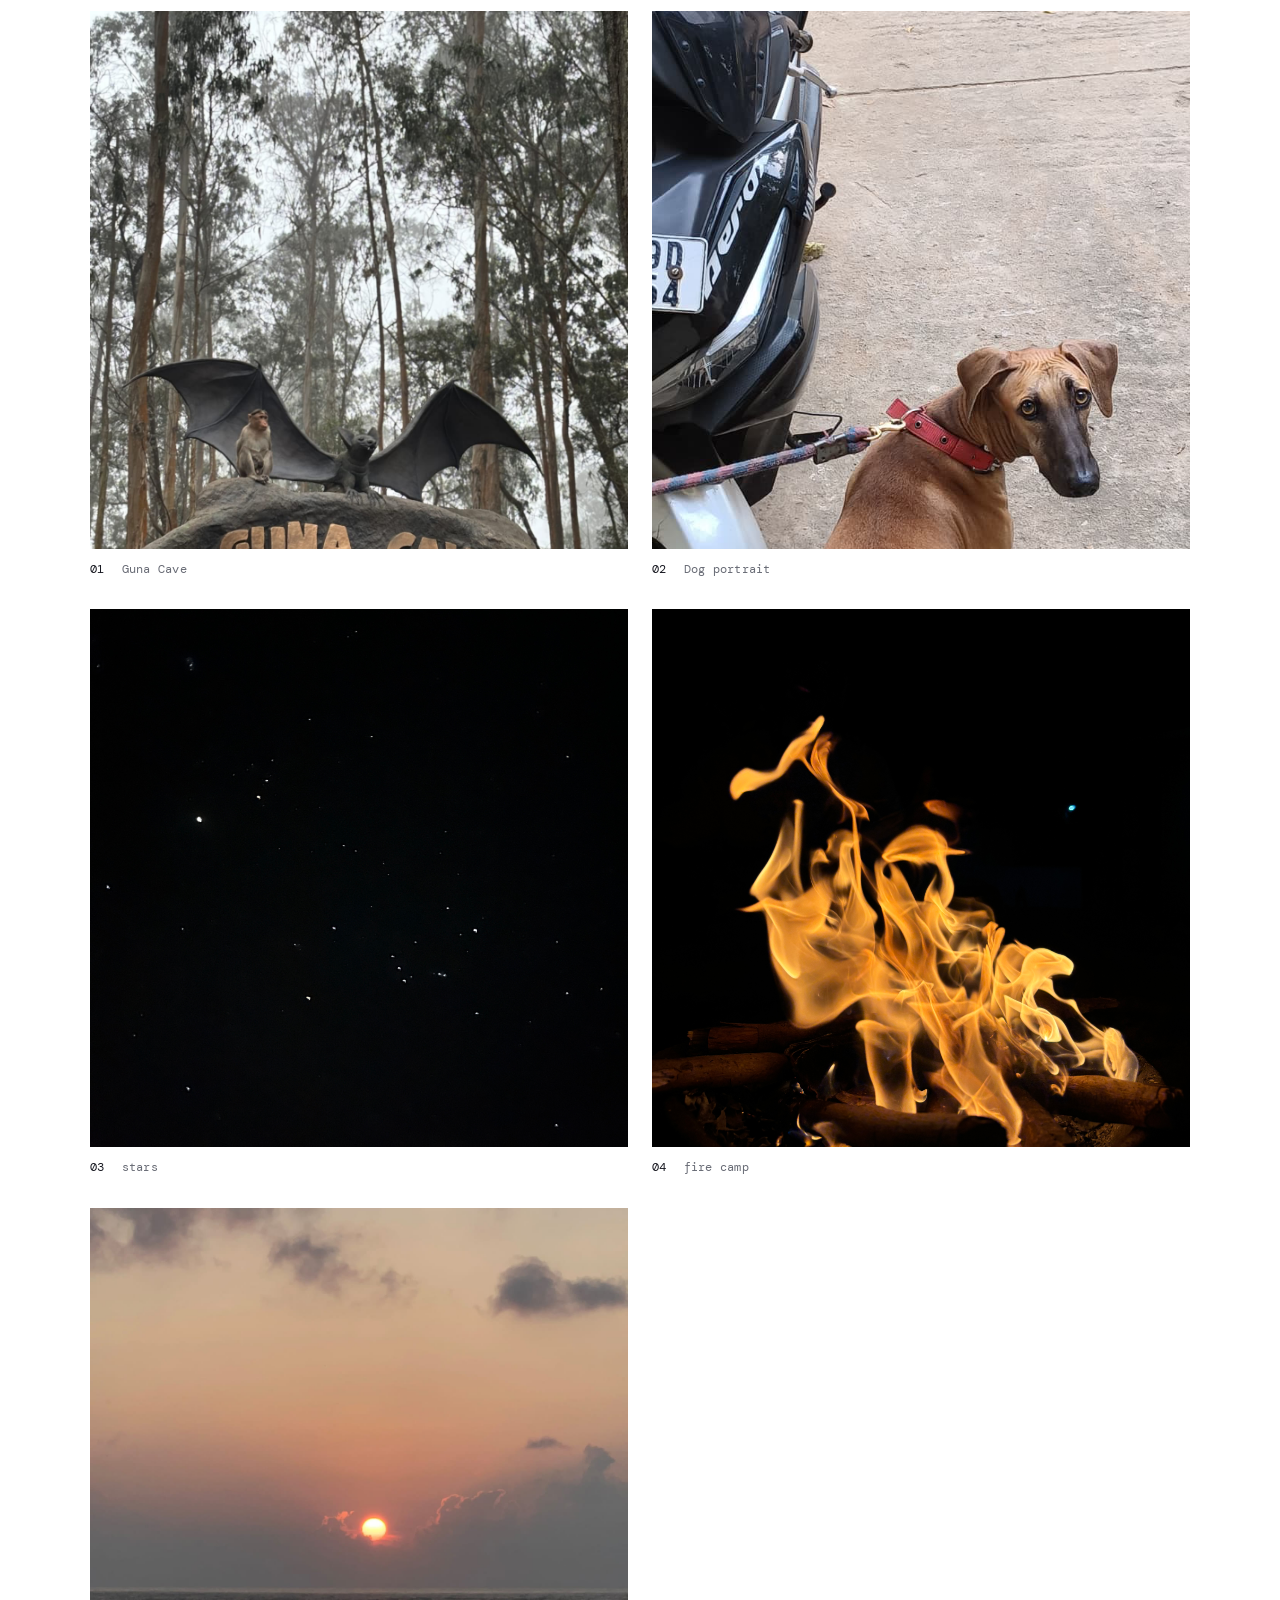
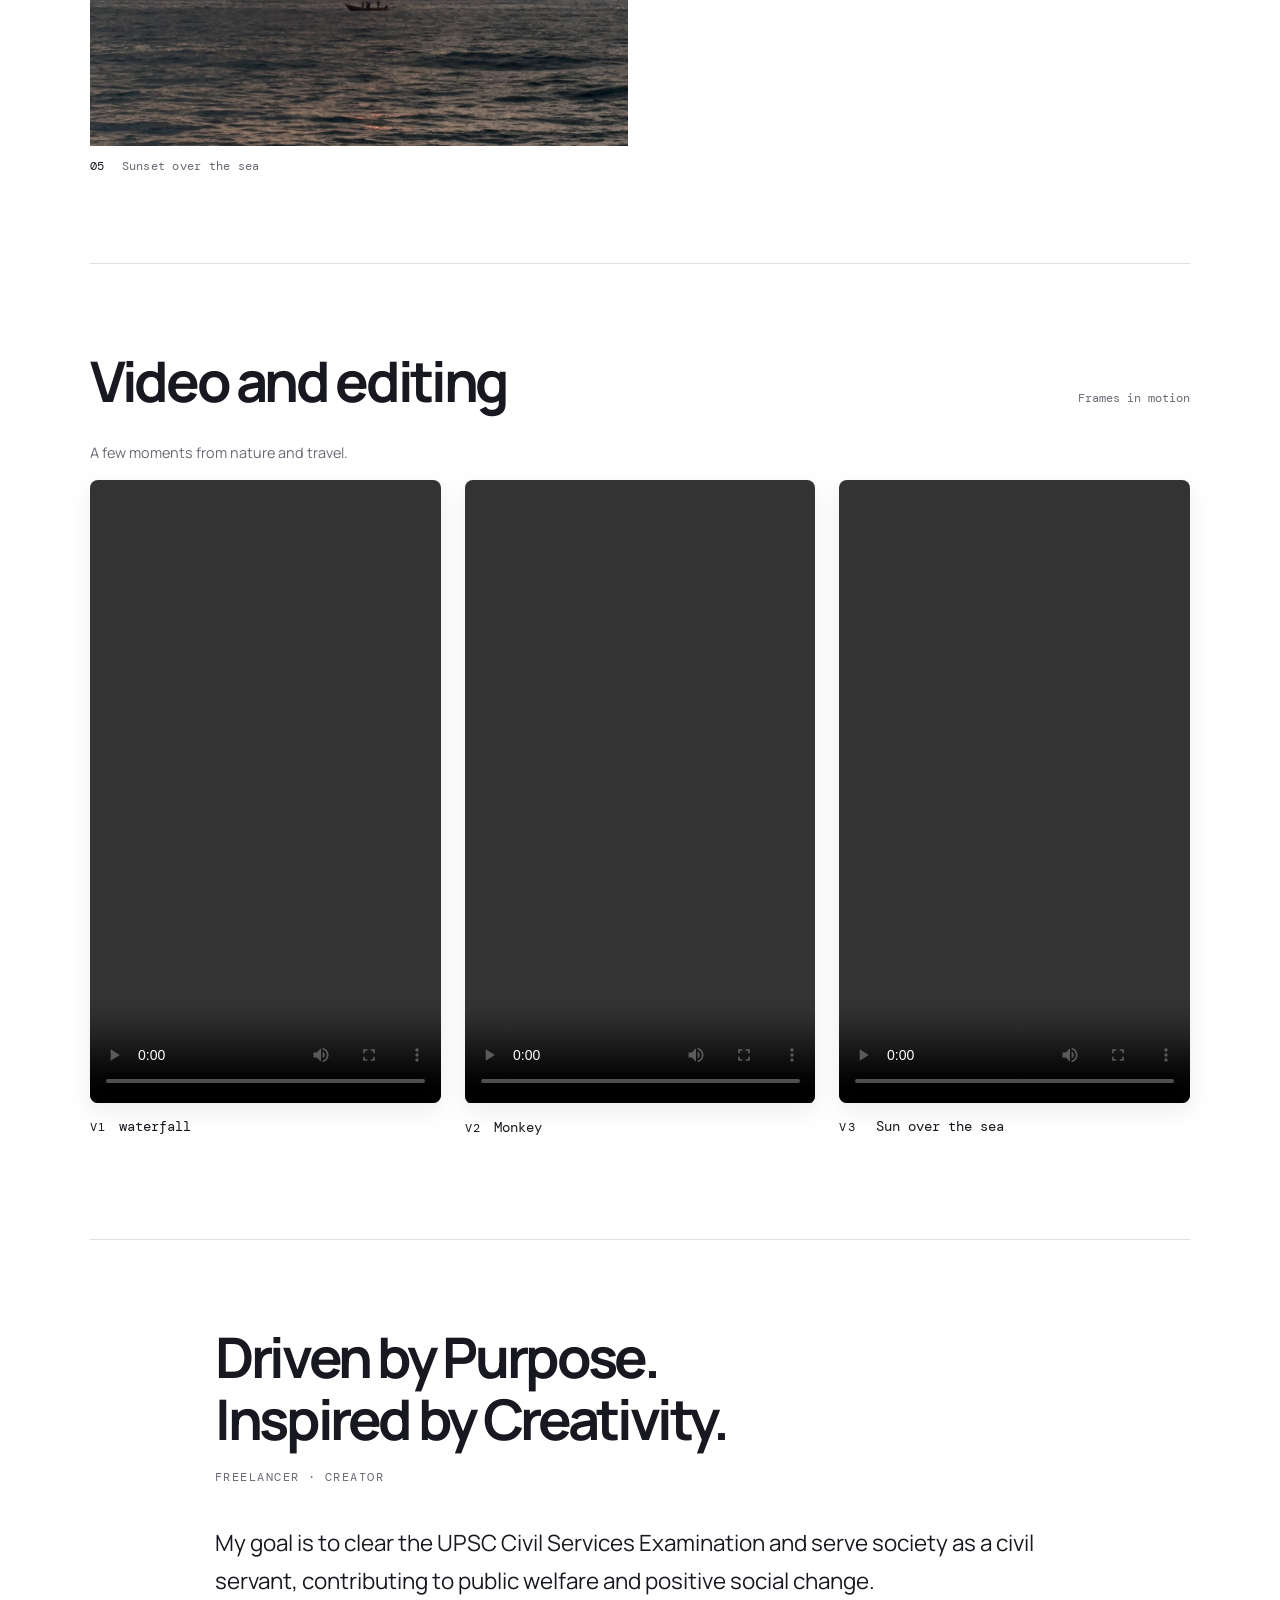
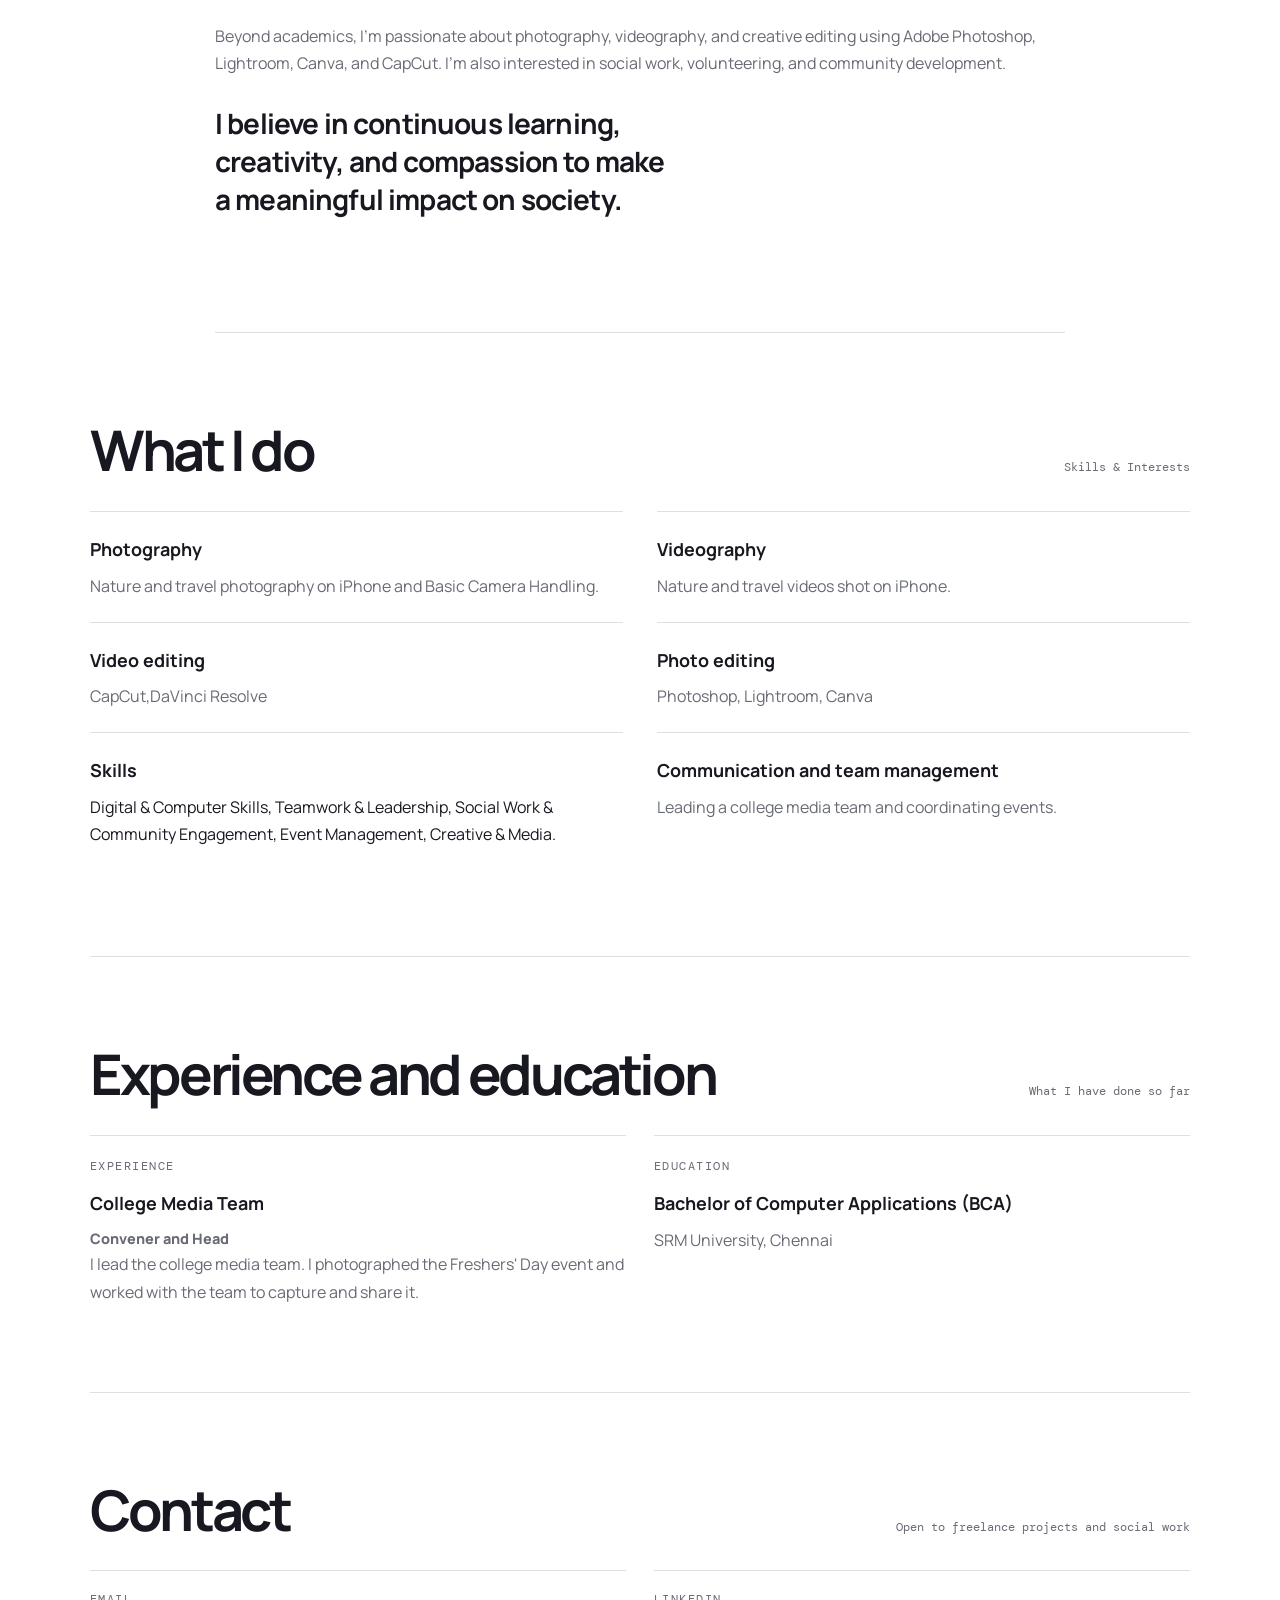
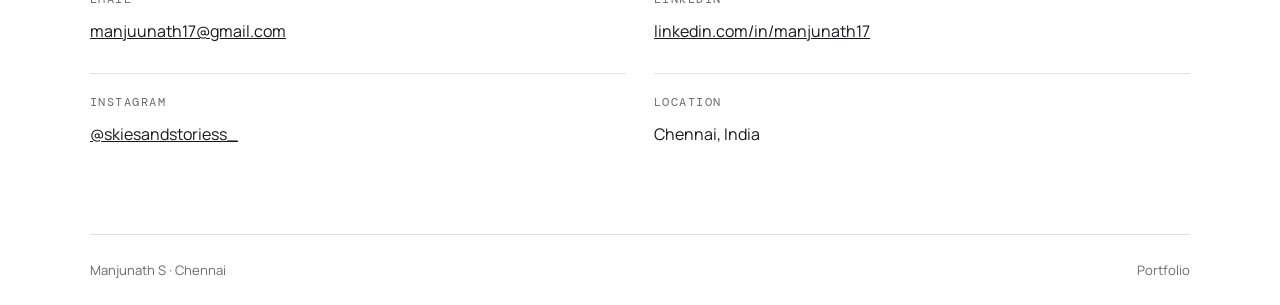
==== commit 67a59ae3: "Replace sea waves video with Monkey video" ====
--- a/index.html
+++ b/index.html
@@ -62,8 +62,8 @@
           <p><span>V1</span>waterfall</p>
         </article>
         <article class="video-card">
-          <video class="portfolio-video" controls playsinline preload="metadata"><source src="assets/sea waves.mp4" type="video/mp4">Your browser does not support video playback.</video>
-          <p><span>V2</span>sea waves</p>
+          <video class="portfolio-video" controls playsinline preload="metadata"><source src="assets/LKTE1110.MOV" type="video/mp4">Your browser does not support video playback.</video>
+          <p><span>V2</span>Monkey</p>
         </article>
         <article class="video-card">
           <video class="portfolio-video" controls playsinline preload="metadata"><source src="assets/sunset-sea.mp4" type="video/mp4">Your browser does not support video playback.</video>
